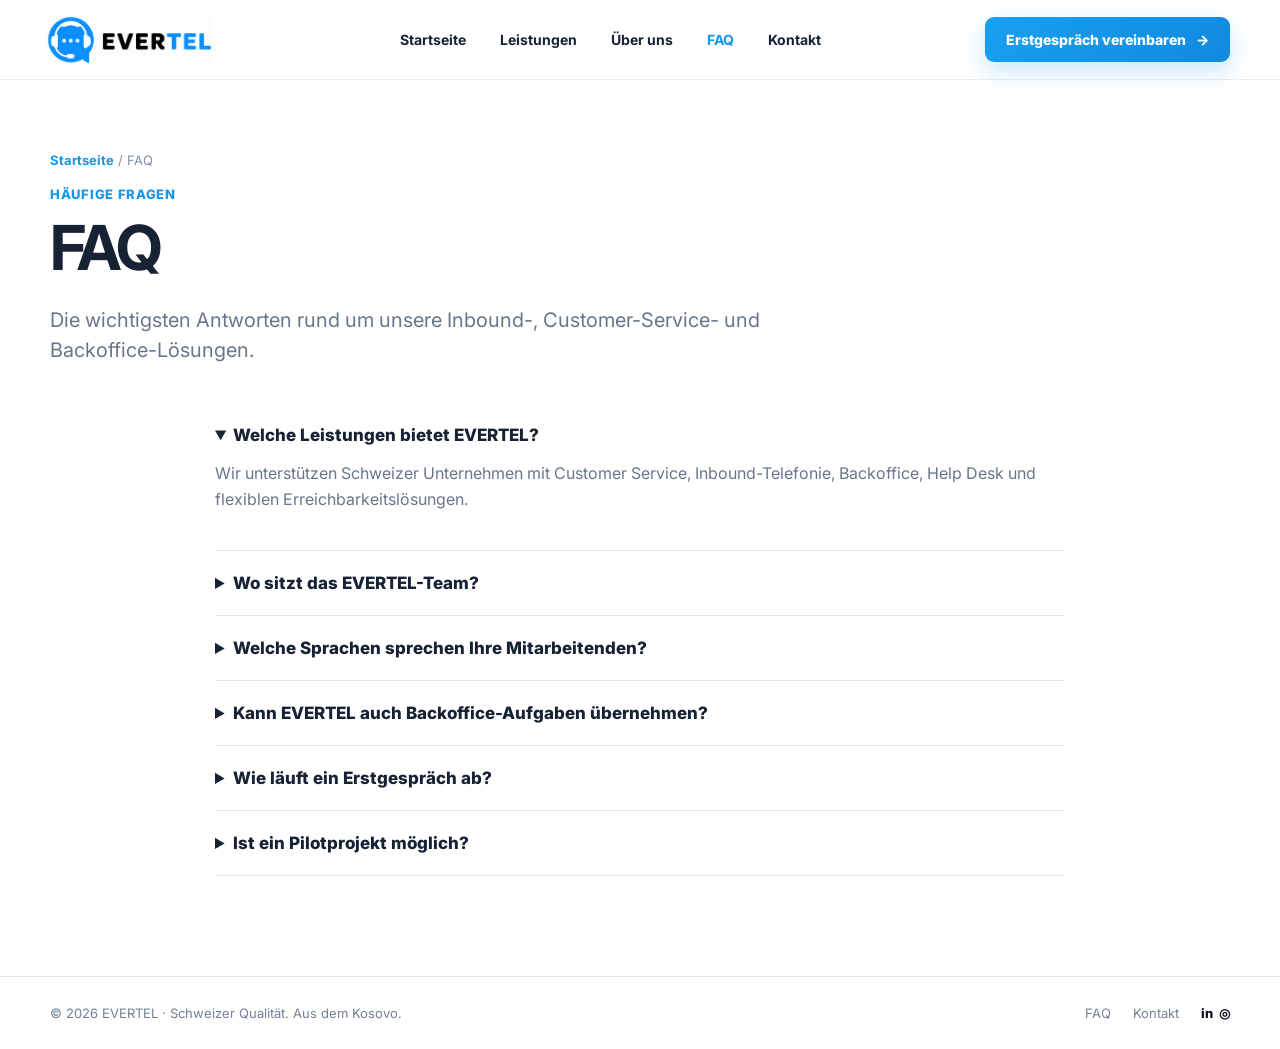
==== faq.html @ 89492373 "Add files via upload 9" ====
<!doctype html><html lang="de"><head><meta charset="utf-8"><meta name="viewport" content="width=device-width,initial-scale=1"><title>FAQ | EVERTEL</title><link rel="stylesheet" href="style.css"></head><body><header><div class="container nav"><a href="index.html" class="logo" aria-label="EVERTEL Startseite"><img class="logo-image" src="assets/evertel-logo.png" alt="EVERTEL"></a><nav class="menu"><a class="" href="index.html">Startseite</a><a class="" href="leistungen.html">Leistungen</a><a class="" href="ueber-uns.html">Über uns</a><a class="active" href="faq.html">FAQ</a><a class="" href="kontakt.html">Kontakt</a></nav><a class="btn" href="kontakt.html">Erstgespräch vereinbaren <span>→</span></a></div></header><main class="page-wrap"><div class="container inner"><div class="breadcrumb"><a href="index.html">Startseite</a> / FAQ</div><div class="eyebrow">Häufige Fragen</div><h1>FAQ</h1><p class="lead">Die wichtigsten Antworten rund um unsere Inbound-, Customer-Service- und Backoffice-Lösungen.</p><div class="faq">
<details open><summary>Welche Leistungen bietet EVERTEL?</summary><p>Wir unterstützen Schweizer Unternehmen mit Customer Service, Inbound-Telefonie, Backoffice, Help Desk und flexiblen Erreichbarkeitslösungen.</p></details><details><summary>Wo sitzt das EVERTEL-Team?</summary><p>Unser operatives Team arbeitet aus Kosovo und ist auf die Anforderungen Schweizer Unternehmen ausgerichtet.</p></details><details><summary>Welche Sprachen sprechen Ihre Mitarbeitenden?</summary><p>Je nach Team und Projekt stehen Schweizerdeutsch, Französisch, Italienisch und Englisch zur Verfügung.</p></details><details><summary>Kann EVERTEL auch Backoffice-Aufgaben übernehmen?</summary><p>Ja. Dazu gehören unter anderem Datenpflege, administrative Aufgaben und die Unterstützung definierter interner Prozesse.</p></details><details><summary>Wie läuft ein Erstgespräch ab?</summary><p>Wir besprechen Bedarf, Servicezeiten, Prozesse, Sprachen und Volumen und definieren danach gemeinsam eine passende Lösung.</p></details><details><summary>Ist ein Pilotprojekt möglich?</summary><p>Ja. Ein klar definierter Pilot kann Prozesse, Qualität und Zusammenarbeit vor einem grösseren Rollout testen.</p></details></div></div></main><footer><div class="container foot"><div>© 2026 EVERTEL · Schweizer Qualität. Aus dem Kosovo.</div><div class="foot-links"><a href="faq.html">FAQ</a><a href="kontakt.html">Kontakt</a><span class="social">in&nbsp;&nbsp;◎</span></div></div></footer></body></html>
---- style.css ----
@import url('https://fonts.googleapis.com/css2?family=Inter:wght@400;500;600;700;800;900&display=swap');
:root{--blue:#1498e8;--blue-dark:#0b73bf;--navy:#0b1320;--text:#172235;--muted:#68768b;--line:#e2e8ef;--pale:#f4f9fd;--radius:16px;--shadow:0 12px 35px rgba(20,53,82,.08)}
*{box-sizing:border-box}html{scroll-behavior:smooth}body{margin:0;font-family:Inter,Arial,sans-serif;color:var(--text);background:#fff}
a{text-decoration:none;color:inherit}.container{width:min(1180px,calc(100% - 64px));margin:auto}
header{height:80px;position:sticky;top:0;z-index:100;background:rgba(255,255,255,.95);backdrop-filter:blur(14px);border-bottom:1px solid #e9eef3}
.nav{height:100%;display:flex;align-items:center;justify-content:space-between}
.logo{display:flex;align-items:center;width:190px;height:50px;flex:0 0 auto}.logo-image{display:block;width:184px;height:auto;max-height:50px;object-fit:contain;object-position:left center}.logo-mark{display:none}
.menu{display:flex;gap:34px;align-items:center;font-size:14px;font-weight:700}.menu a{height:80px;display:flex;align-items:center;position:relative}.menu a:hover,.menu a.active{color:var(--blue)}
.btn{display:inline-flex;align-items:center;justify-content:center;gap:10px;background:linear-gradient(135deg,#18a0ee,#1189df);color:#fff;border-radius:9px;padding:14px 21px;font-weight:800;font-size:14px;box-shadow:0 9px 22px rgba(20,152,232,.23);transition:.2s}.btn:hover{transform:translateY(-1px);box-shadow:0 13px 28px rgba(20,152,232,.28)}
.hero{overflow:hidden;background:#f4f9fd}.hero-grid{position:relative}.hero-copy{position:relative;z-index:3}.hero-grid{display:grid;grid-template-columns:52% 48%;min-height:535px}.hero-copy{padding:91px 20px 72px 0}.eyebrow{color:var(--blue);font-weight:800;font-size:13px;letter-spacing:.7px;text-transform:uppercase}.hero h1{font-size:66px;line-height:.98;letter-spacing:-3.8px;margin:12px 0 25px;color:#080e18}.hero p{max-width:555px;font-size:17px;line-height:1.6;color:var(--muted);margin:0 0 31px}.hero-photo{position:relative;min-height:535px;background-image:linear-gradient(90deg,rgba(244,249,253,1) 0%,rgba(244,249,253,.94) 7%,rgba(244,249,253,.65) 17%,rgba(244,249,253,.22) 31%,rgba(244,249,253,0) 46%),url("assets/hero.jpg");background-size:100% 100%,cover;background-position:left center,right center;background-repeat:no-repeat}.hero-photo:after{content:"";position:absolute;inset:0;background:linear-gradient(90deg,rgba(238,247,253,.35),transparent 30%);pointer-events:none}.hero-note{position:absolute;right:30px;top:70px;font-family:cursive;font-size:24px;line-height:1.05;transform:rotate(-6deg);color:#111;z-index:2}.hero-badge{position:absolute;right:32px;bottom:28px;background:rgba(255,255,255,.88);backdrop-filter:blur(10px);border:1px solid rgba(255,255,255,.9);border-radius:13px;padding:14px 17px;display:flex;align-items:center;gap:12px;font-size:13px;font-weight:800;box-shadow:var(--shadow);z-index:2}.flag{width:39px;height:29px;border-radius:5px;display:grid;place-items:center;font-size:21px;background:#eee}.section{padding:68px 0}.section-head{display:flex;justify-content:space-between;gap:60px;align-items:end;margin-bottom:28px}.section h2{font-size:39px;letter-spacing:-1.8px;margin:7px 0 0;color:#0a111c}.section-head p{max-width:455px;margin:0;color:var(--muted);line-height:1.55;font-size:15px}.features{display:grid;grid-template-columns:repeat(3,1fr);gap:15px}.feature{border:1px solid var(--line);border-radius:14px;padding:29px;min-height:183px;transition:.2s;background:#fff}.feature:hover{transform:translateY(-3px);box-shadow:var(--shadow)}.ico{width:56px;height:56px;border-radius:50%;background:#eaf6fd;color:var(--blue);display:grid;place-items:center;font-size:26px;margin-bottom:20px}.feature h3{margin:0 0 8px;font-size:17px}.feature p{margin:0;color:var(--muted);line-height:1.45;font-size:14px}
.location{background:#f4faff}.location-grid{display:grid;grid-template-columns:48% 52%;min-height:390px}.location-copy{padding:63px 25px 55px 0}.location h2{font-size:40px;letter-spacing:-1.8px;margin:8px 0 12px}.location p{max-width:500px;color:var(--muted);line-height:1.55}.stats{display:flex;margin-top:32px}.stat{padding:0 35px 0 0;margin-right:35px;border-right:1px solid #d8e2ea}.stat:last-child{border:0}.stat b{display:block;color:#0c5c9e;font-size:30px;letter-spacing:-1px}.stat span{display:block;color:var(--muted);font-size:13px;line-height:1.4;margin-top:4px}.location-photo{background-image:linear-gradient(90deg,#f4faff 0%,transparent 27%),url("[data-uri]");background-size:cover;background-position:center}
.quote{position:absolute}.location-photo{position:relative}.quote{right:32px;bottom:28px;background:#fff;border-radius:13px;padding:18px 21px;max-width:330px;box-shadow:var(--shadow);font-size:13px;line-height:1.45;color:#667489}.stars{color:#e7a600;letter-spacing:2px;float:right;margin-top:8px}
.cta-section{text-align:center;padding:54px 0 65px}.cta-section .eyebrow{letter-spacing:3.5px;font-size:11px}.cta-section h2{font-size:30px;margin:9px 0 19px;letter-spacing:-1px}.cta-section small{display:block;color:var(--muted);margin-top:13px}
footer{border-top:1px solid var(--line);padding:28px 0;color:#738095;font-size:13px}.foot{display:flex;justify-content:space-between;align-items:center}.foot-links{display:flex;gap:22px}.social{font-weight:800;color:#0b1320}
.page{display:none}.page.active{display:block}
.inner{padding:72px 0 80px}.inner .eyebrow{margin-bottom:8px}.inner h1{font-size:62px;letter-spacing:-3px;margin:0 0 15px}.lead{font-size:20px;line-height:1.5;color:var(--muted);max-width:720px}
.service-grid{display:grid;grid-template-columns:1fr 1fr;gap:20px;margin-top:42px}.service-card{border:1px solid var(--line);border-radius:15px;padding:35px;min-height:275px}.service-card h2{font-size:28px;margin:0 0 10px}.service-card p{font-size:17px;line-height:1.55;color:var(--muted)}
.team{display:grid;grid-template-columns:repeat(3,1fr);gap:18px;margin-top:38px}.person{border:1px solid var(--line);border-radius:15px;padding:18px;box-shadow:0 5px 22px rgba(18,49,78,.045)}.avatar{height:185px;background:#edf3f8;border-radius:10px;display:grid;place-items:center}.sil{width:110px;height:110px;position:relative}.sil:before{content:"";position:absolute;width:58px;height:58px;border-radius:50%;background:#aebbc8;left:26px;top:0}.sil:after{content:"";position:absolute;width:110px;height:65px;border-radius:70px 70px 0 0;background:#aebbc8;left:0;bottom:0}.person h3{font-size:20px;margin:17px 0 2px}.role{color:var(--blue);font-weight:700;font-size:14px}.person p{color:var(--muted);font-size:13px;line-height:1.6}.pills{display:flex;gap:7px;flex-wrap:wrap;border-top:1px solid var(--line);padding-top:13px}.pill{background:#eef5fb;border-radius:20px;padding:5px 9px;font-size:11px;color:#647287}
.story{display:grid;grid-template-columns:1fr 1fr;gap:80px;margin-top:65px}.story h2{font-size:45px;line-height:1.02;letter-spacing:-2px;margin:6px 0 25px}.story p{color:var(--muted);line-height:1.65;font-size:15px}.value{display:grid;grid-template-columns:58px 1fr;gap:19px;padding:16px 0;border-bottom:1px solid var(--line)}.value:last-child{border:0}.value .ico{margin:0}.value h3{margin:5px 0 5px}.value p{margin:0;font-size:13px}.about-strip{margin-top:70px;background:#f3f9fd;padding:35px 0}.about-stats{display:grid;grid-template-columns:repeat(4,1fr);text-align:center}.about-stats>div{border-right:1px solid #dce5ed}.about-stats>div:last-child{border:0}.about-stats b{font-size:29px;color:#0b3157}.about-stats span{display:block;color:#6e7b8e;font-size:13px;margin-top:4px}
.faq{max-width:850px;margin:38px auto 20px}.faq details{border-bottom:1px solid var(--line);padding:22px 0}.faq summary{cursor:pointer;font-weight:800;font-size:17px}.faq p{color:var(--muted);line-height:1.6}
.form{max-width:800px;margin:40px auto;display:grid;gap:15px}.form input,.form select,.form textarea{font:inherit;border:1px solid #d8e1e9;border-radius:10px;padding:15px;outline:none}.form textarea{min-height:160px;resize:vertical}.form input:focus,.form select:focus,.form textarea:focus{border-color:var(--blue);box-shadow:0 0 0 3px #1498e81a}
@media(max-width:850px){.container{width:calc(100% - 36px)}header{height:70px}.menu{display:none}.hero-grid,.location-grid,.story{grid-template-columns:1fr}.hero-copy{padding:55px 0 45px}.hero h1{font-size:48px;letter-spacing:-2.5px}.hero-photo{min-height:350px}.hero-note{right:15px;top:28px;font-size:19px}.hero-badge{right:15px;bottom:15px}.features,.service-grid,.team{grid-template-columns:1fr}.section{padding:52px 0}.section-head{display:block}.section-head p{margin-top:15px}.location-copy{padding:50px 0 35px}.location-photo{min-height:330px}.stats{gap:12px}.stat{padding-right:14px;margin-right:14px}.stat b{font-size:25px}.inner{padding:52px 0 60px}.inner h1{font-size:46px}.about-stats{grid-template-columns:1fr 1fr;gap:22px}.about-stats>div:nth-child(2){border:0}.foot{display:block}.foot-links{margin-top:15px}}

.page-wrap{min-height:calc(100vh - 150px)}.breadcrumb{font-size:13px;color:#8090a4;margin:0 0 18px}.breadcrumb a{color:#1498e8;font-weight:700}
/* EVERTEL visual refinements */
.logo{margin-left:-4px}
.features .feature{background:rgba(255,255,255,.96)}
.ico{width:58px;height:58px;border-radius:50%;background:#eaf5fd;color:#1598e8;display:grid;place-items:center;margin:0 0 20px;font-size:0}
.ico svg{width:30px;height:30px;stroke:currentColor;fill:none;stroke-width:2.2;stroke-linecap:round;stroke-linejoin:round}
.hero-photo:after{content:"";position:absolute;inset:0;pointer-events:none;background:linear-gradient(90deg,rgba(244,249,253,.88) 0%,rgba(244,249,253,.55) 8%,rgba(244,249,253,.16) 20%,transparent 35%)}
.hero-photo .hero-note,.hero-photo .hero-badge{z-index:3}
.hero-badge{padding:15px 18px;font-size:14px}
.hero-badge .flag{font-size:31px}
@media(min-width:851px){.hero-grid{grid-template-columns:52% 48%}.hero-copy{padding-left:0}.hero-photo{margin-right:calc((100vw - 1180px)/-2);padding-right:calc((100vw - 1180px)/2);background-size:100% 100%,cover}}
@media(max-width:850px){.logo{width:165px;height:44px}.logo-image{width:160px;max-height:44px}.hero-photo{background-size:100% 100%,cover}.hero-photo:after{background:linear-gradient(90deg,rgba(244,249,253,.55),transparent 42%)}}
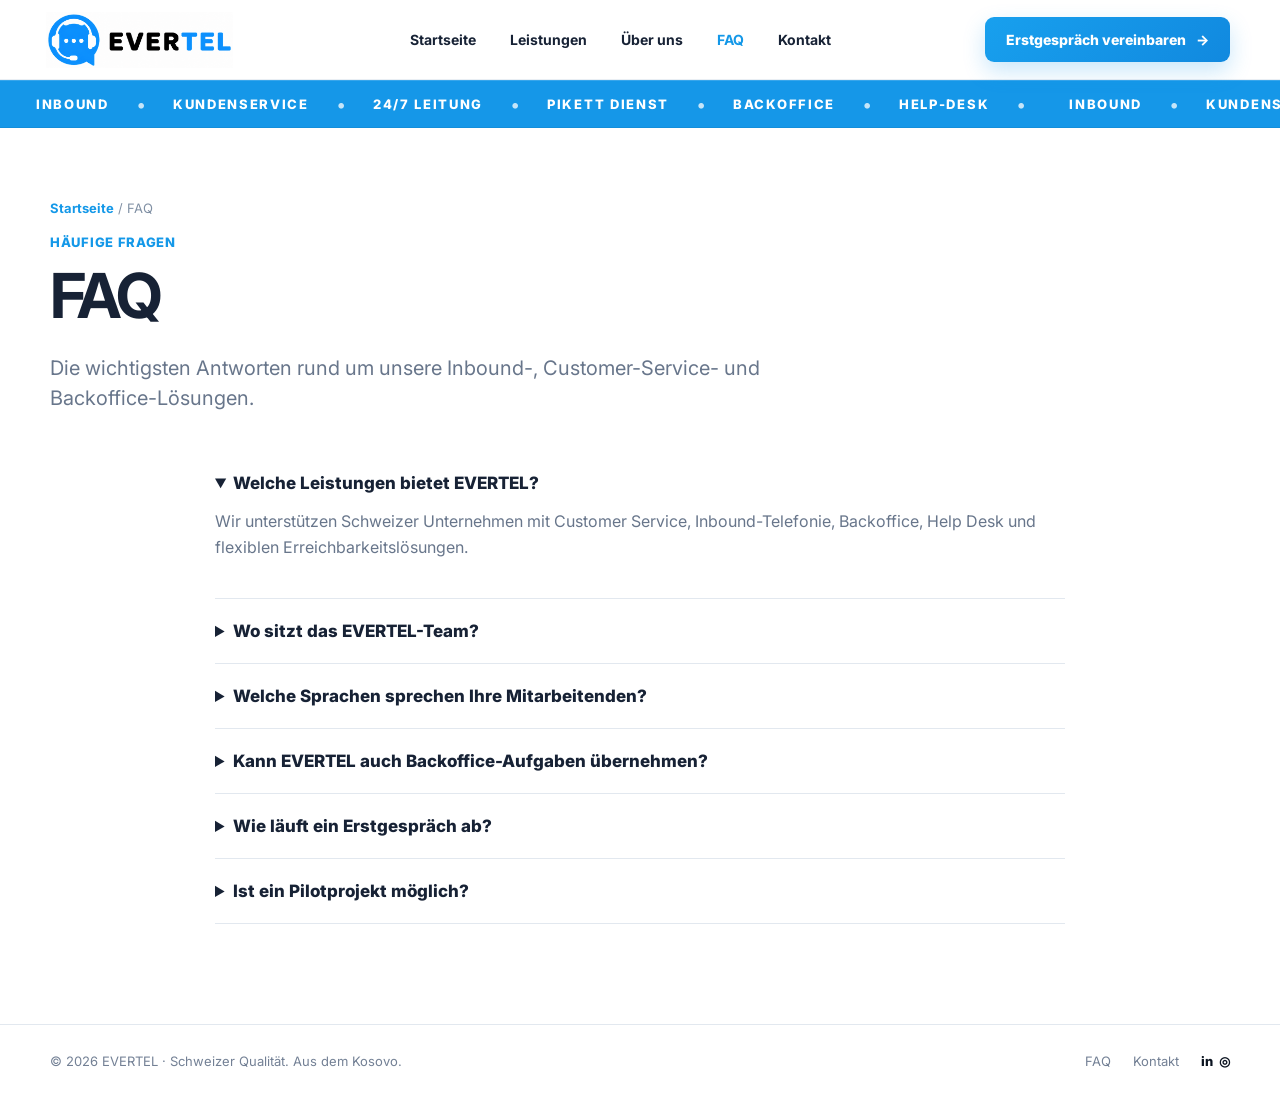
==== commit ed9184de: "Add files via upload 15" ====
--- a/faq.html
+++ b/faq.html
@@ -1,2 +1,2 @@
-<!doctype html><html lang="de"><head><meta charset="utf-8"><meta name="viewport" content="width=device-width,initial-scale=1"><title>FAQ | EVERTEL</title><link rel="stylesheet" href="style.css"></head><body><header><div class="container nav"><a href="index.html" class="logo" aria-label="EVERTEL Startseite"><img class="logo-image" src="assets/evertel-logo.png" alt="EVERTEL"></a><nav class="menu"><a class="" href="index.html">Startseite</a><a class="" href="leistungen.html">Leistungen</a><a class="" href="ueber-uns.html">Über uns</a><a class="active" href="faq.html">FAQ</a><a class="" href="kontakt.html">Kontakt</a></nav><a class="btn" href="kontakt.html">Erstgespräch vereinbaren <span>→</span></a></div></header><main class="page-wrap"><div class="container inner"><div class="breadcrumb"><a href="index.html">Startseite</a> / FAQ</div><div class="eyebrow">Häufige Fragen</div><h1>FAQ</h1><p class="lead">Die wichtigsten Antworten rund um unsere Inbound-, Customer-Service- und Backoffice-Lösungen.</p><div class="faq">
+<!doctype html><html lang="de"><head><meta charset="utf-8"><meta name="viewport" content="width=device-width,initial-scale=1"><title>FAQ | EVERTEL</title><link rel="stylesheet" href="style.css"></head><body><header><div class="container nav"><a href="index.html" class="logo" aria-label="EVERTEL Startseite"><img class="logo-image" src="assets/evertel-logo.png" alt="EVERTEL"></a><nav class="menu"><a class="" href="index.html">Startseite</a><a class="" href="leistungen.html">Leistungen</a><a class="" href="ueber-uns.html">Über uns</a><a class="active" href="faq.html">FAQ</a><a class="" href="kontakt.html">Kontakt</a></nav><a class="btn" href="kontakt.html">Erstgespräch vereinbaren <span>→</span></a></div></header><div class="service-ticker" aria-label="EVERTEL Leistungen"><div class="service-ticker-track"><div class="service-ticker-group"><span>INBOUND</span><b>•</b><span>KUNDENSERVICE</span><b>•</b><span>24/7 LEITUNG</span><b>•</b><span>PIKETT DIENST</span><b>•</b><span>BACKOFFICE</span><b>•</b><span>HELP-DESK</span><b>•</b></div><div class="service-ticker-group" aria-hidden="true"><span>INBOUND</span><b>•</b><span>KUNDENSERVICE</span><b>•</b><span>24/7 LEITUNG</span><b>•</b><span>PIKETT DIENST</span><b>•</b><span>BACKOFFICE</span><b>•</b><span>HELP-DESK</span><b>•</b></div></div></div><main class="page-wrap"><div class="container inner"><div class="breadcrumb"><a href="index.html">Startseite</a> / FAQ</div><div class="eyebrow">Häufige Fragen</div><h1>FAQ</h1><p class="lead">Die wichtigsten Antworten rund um unsere Inbound-, Customer-Service- und Backoffice-Lösungen.</p><div class="faq">
 <details open><summary>Welche Leistungen bietet EVERTEL?</summary><p>Wir unterstützen Schweizer Unternehmen mit Customer Service, Inbound-Telefonie, Backoffice, Help Desk und flexiblen Erreichbarkeitslösungen.</p></details><details><summary>Wo sitzt das EVERTEL-Team?</summary><p>Unser operatives Team arbeitet aus Kosovo und ist auf die Anforderungen Schweizer Unternehmen ausgerichtet.</p></details><details><summary>Welche Sprachen sprechen Ihre Mitarbeitenden?</summary><p>Je nach Team und Projekt stehen Schweizerdeutsch, Französisch, Italienisch und Englisch zur Verfügung.</p></details><details><summary>Kann EVERTEL auch Backoffice-Aufgaben übernehmen?</summary><p>Ja. Dazu gehören unter anderem Datenpflege, administrative Aufgaben und die Unterstützung definierter interner Prozesse.</p></details><details><summary>Wie läuft ein Erstgespräch ab?</summary><p>Wir besprechen Bedarf, Servicezeiten, Prozesse, Sprachen und Volumen und definieren danach gemeinsam eine passende Lösung.</p></details><details><summary>Ist ein Pilotprojekt möglich?</summary><p>Ja. Ein klar definierter Pilot kann Prozesse, Qualität und Zusammenarbeit vor einem grösseren Rollout testen.</p></details></div></div></main><footer><div class="container foot"><div>© 2026 EVERTEL · Schweizer Qualität. Aus dem Kosovo.</div><div class="foot-links"><a href="faq.html">FAQ</a><a href="kontakt.html">Kontakt</a><span class="social">in&nbsp;&nbsp;◎</span></div></div></footer></body></html>
--- a/style.css
+++ b/style.css
@@ -8,7 +8,7 @@
 .logo{display:flex;align-items:center;width:190px;height:50px;flex:0 0 auto}.logo-image{display:block;width:184px;height:auto;max-height:50px;object-fit:contain;object-position:left center}.logo-mark{display:none}
 .menu{display:flex;gap:34px;align-items:center;font-size:14px;font-weight:700}.menu a{height:80px;display:flex;align-items:center;position:relative}.menu a:hover,.menu a.active{color:var(--blue)}
 .btn{display:inline-flex;align-items:center;justify-content:center;gap:10px;background:linear-gradient(135deg,#18a0ee,#1189df);color:#fff;border-radius:9px;padding:14px 21px;font-weight:800;font-size:14px;box-shadow:0 9px 22px rgba(20,152,232,.23);transition:.2s}.btn:hover{transform:translateY(-1px);box-shadow:0 13px 28px rgba(20,152,232,.28)}
-.hero{overflow:hidden;background:#f4f9fd}.hero-grid{position:relative}.hero-copy{position:relative;z-index:3}.hero-grid{display:grid;grid-template-columns:52% 48%;min-height:535px}.hero-copy{padding:91px 20px 72px 0}.eyebrow{color:var(--blue);font-weight:800;font-size:13px;letter-spacing:.7px;text-transform:uppercase}.hero h1{font-size:66px;line-height:.98;letter-spacing:-3.8px;margin:12px 0 25px;color:#080e18}.hero p{max-width:555px;font-size:17px;line-height:1.6;color:var(--muted);margin:0 0 31px}.hero-photo{position:relative;min-height:535px;background-image:linear-gradient(90deg,rgba(244,249,253,1) 0%,rgba(244,249,253,.94) 7%,rgba(244,249,253,.65) 17%,rgba(244,249,253,.22) 31%,rgba(244,249,253,0) 46%),url("assets/hero.jpg");background-size:100% 100%,cover;background-position:left center,right center;background-repeat:no-repeat}.hero-photo:after{content:"";position:absolute;inset:0;background:linear-gradient(90deg,rgba(238,247,253,.35),transparent 30%);pointer-events:none}.hero-note{position:absolute;right:30px;top:70px;font-family:cursive;font-size:24px;line-height:1.05;transform:rotate(-6deg);color:#111;z-index:2}.hero-badge{position:absolute;right:32px;bottom:28px;background:rgba(255,255,255,.88);backdrop-filter:blur(10px);border:1px solid rgba(255,255,255,.9);border-radius:13px;padding:14px 17px;display:flex;align-items:center;gap:12px;font-size:13px;font-weight:800;box-shadow:var(--shadow);z-index:2}.flag{width:39px;height:29px;border-radius:5px;display:grid;place-items:center;font-size:21px;background:#eee}.section{padding:68px 0}.section-head{display:flex;justify-content:space-between;gap:60px;align-items:end;margin-bottom:28px}.section h2{font-size:39px;letter-spacing:-1.8px;margin:7px 0 0;color:#0a111c}.section-head p{max-width:455px;margin:0;color:var(--muted);line-height:1.55;font-size:15px}.features{display:grid;grid-template-columns:repeat(3,1fr);gap:15px}.feature{border:1px solid var(--line);border-radius:14px;padding:29px;min-height:183px;transition:.2s;background:#fff}.feature:hover{transform:translateY(-3px);box-shadow:var(--shadow)}.ico{width:56px;height:56px;border-radius:50%;background:#eaf6fd;color:var(--blue);display:grid;place-items:center;font-size:26px;margin-bottom:20px}.feature h3{margin:0 0 8px;font-size:17px}.feature p{margin:0;color:var(--muted);line-height:1.45;font-size:14px}
+.hero{overflow:hidden;background:#f4f9fd}.hero-grid{position:relative}.hero-copy{position:relative;z-index:3}.hero-grid{display:grid;grid-template-columns:52% 48%;min-height:535px}.hero-copy{padding:91px 20px 72px 0}.eyebrow{color:var(--blue);font-weight:800;font-size:13px;letter-spacing:.7px;text-transform:uppercase}.hero h1{font-size:66px;line-height:.98;letter-spacing:-3.8px;margin:12px 0 25px;color:#080e18}.hero p{max-width:555px;font-size:17px;line-height:1.6;color:var(--muted);margin:0 0 31px}.hero-photo{position:relative;min-height:535px;background-image:linear-gradient(90deg,rgba(244,249,253,1) 0%,rgba(244,249,253,.96) 7%,rgba(244,249,253,.78) 15%,rgba(244,249,253,.42) 25%,rgba(244,249,253,.12) 35%,rgba(244,249,253,0) 46%),url("assets/hero.jpg");background-size:100% 100%,cover;background-position:left center,100% center;background-repeat:no-repeat}.hero-photo:after{content:"";position:absolute;inset:0;background:linear-gradient(90deg,rgba(238,247,253,.35),transparent 30%);pointer-events:none}.hero-note{position:absolute;right:30px;top:70px;font-family:cursive;font-size:24px;line-height:1.05;transform:rotate(-6deg);color:#111;z-index:2}.hero-badge{position:absolute;right:32px;bottom:28px;background:rgba(255,255,255,.88);backdrop-filter:blur(10px);border:1px solid rgba(255,255,255,.9);border-radius:13px;padding:14px 17px;display:flex;align-items:center;gap:12px;font-size:13px;font-weight:800;box-shadow:var(--shadow);z-index:2}.flag{width:39px;height:29px;border-radius:5px;display:grid;place-items:center;font-size:21px;background:#eee}.section{padding:68px 0}.section-head{display:flex;justify-content:space-between;gap:60px;align-items:end;margin-bottom:28px}.section h2{font-size:39px;letter-spacing:-1.8px;margin:7px 0 0;color:#0a111c}.section-head p{max-width:455px;margin:0;color:var(--muted);line-height:1.55;font-size:15px}.features{display:grid;grid-template-columns:repeat(3,1fr);gap:15px}.feature{border:1px solid var(--line);border-radius:14px;padding:29px;min-height:183px;transition:.2s;background:#fff}.feature:hover{transform:translateY(-3px);box-shadow:var(--shadow)}.ico{width:56px;height:56px;border-radius:50%;background:#eaf6fd;color:var(--blue);display:grid;place-items:center;font-size:26px;margin-bottom:20px}.feature h3{margin:0 0 8px;font-size:17px}.feature p{margin:0;color:var(--muted);line-height:1.45;font-size:14px}
 .location{background:#f4faff}.location-grid{display:grid;grid-template-columns:48% 52%;min-height:390px}.location-copy{padding:63px 25px 55px 0}.location h2{font-size:40px;letter-spacing:-1.8px;margin:8px 0 12px}.location p{max-width:500px;color:var(--muted);line-height:1.55}.stats{display:flex;margin-top:32px}.stat{padding:0 35px 0 0;margin-right:35px;border-right:1px solid #d8e2ea}.stat:last-child{border:0}.stat b{display:block;color:#0c5c9e;font-size:30px;letter-spacing:-1px}.stat span{display:block;color:var(--muted);font-size:13px;line-height:1.4;margin-top:4px}.location-photo{background-image:linear-gradient(90deg,#f4faff 0%,transparent 27%),url("[data-uri]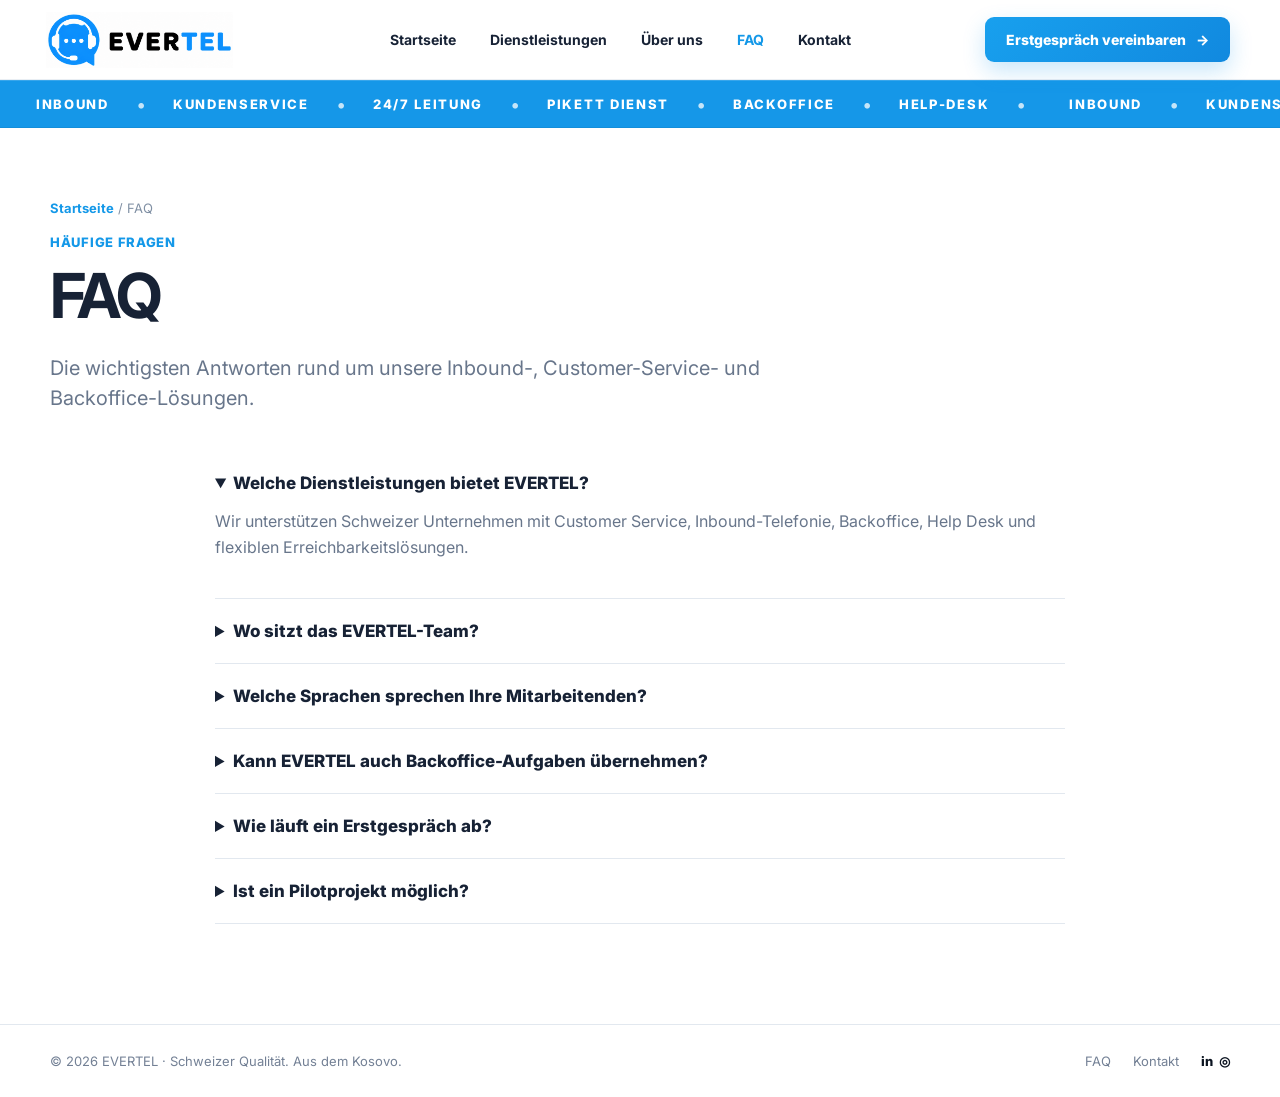
==== commit e3b87e45: "Add files via upload 20" ====
--- a/faq.html
+++ b/faq.html
@@ -1,2 +1,2 @@
-<!doctype html><html lang="de"><head><meta charset="utf-8"><meta name="viewport" content="width=device-width,initial-scale=1"><title>FAQ | EVERTEL</title><link rel="stylesheet" href="style.css"></head><body><header><div class="container nav"><a href="index.html" class="logo" aria-label="EVERTEL Startseite"><img class="logo-image" src="assets/evertel-logo.png" alt="EVERTEL"></a><nav class="menu"><a class="" href="index.html">Startseite</a><a class="" href="leistungen.html">Leistungen</a><a class="" href="ueber-uns.html">Über uns</a><a class="active" href="faq.html">FAQ</a><a class="" href="kontakt.html">Kontakt</a></nav><a class="btn" href="kontakt.html">Erstgespräch vereinbaren <span>→</span></a></div></header><div class="service-ticker" aria-label="EVERTEL Leistungen"><div class="service-ticker-track"><div class="service-ticker-group"><span>INBOUND</span><b>•</b><span>KUNDENSERVICE</span><b>•</b><span>24/7 LEITUNG</span><b>•</b><span>PIKETT DIENST</span><b>•</b><span>BACKOFFICE</span><b>•</b><span>HELP-DESK</span><b>•</b></div><div class="service-ticker-group" aria-hidden="true"><span>INBOUND</span><b>•</b><span>KUNDENSERVICE</span><b>•</b><span>24/7 LEITUNG</span><b>•</b><span>PIKETT DIENST</span><b>•</b><span>BACKOFFICE</span><b>•</b><span>HELP-DESK</span><b>•</b></div></div></div><main class="page-wrap"><div class="container inner"><div class="breadcrumb"><a href="index.html">Startseite</a> / FAQ</div><div class="eyebrow">Häufige Fragen</div><h1>FAQ</h1><p class="lead">Die wichtigsten Antworten rund um unsere Inbound-, Customer-Service- und Backoffice-Lösungen.</p><div class="faq">
-<details open><summary>Welche Leistungen bietet EVERTEL?</summary><p>Wir unterstützen Schweizer Unternehmen mit Customer Service, Inbound-Telefonie, Backoffice, Help Desk und flexiblen Erreichbarkeitslösungen.</p></details><details><summary>Wo sitzt das EVERTEL-Team?</summary><p>Unser operatives Team arbeitet aus Kosovo und ist auf die Anforderungen Schweizer Unternehmen ausgerichtet.</p></details><details><summary>Welche Sprachen sprechen Ihre Mitarbeitenden?</summary><p>Je nach Team und Projekt stehen Schweizerdeutsch, Französisch, Italienisch und Englisch zur Verfügung.</p></details><details><summary>Kann EVERTEL auch Backoffice-Aufgaben übernehmen?</summary><p>Ja. Dazu gehören unter anderem Datenpflege, administrative Aufgaben und die Unterstützung definierter interner Prozesse.</p></details><details><summary>Wie läuft ein Erstgespräch ab?</summary><p>Wir besprechen Bedarf, Servicezeiten, Prozesse, Sprachen und Volumen und definieren danach gemeinsam eine passende Lösung.</p></details><details><summary>Ist ein Pilotprojekt möglich?</summary><p>Ja. Ein klar definierter Pilot kann Prozesse, Qualität und Zusammenarbeit vor einem grösseren Rollout testen.</p></details></div></div></main><footer><div class="container foot"><div>© 2026 EVERTEL · Schweizer Qualität. Aus dem Kosovo.</div><div class="foot-links"><a href="faq.html">FAQ</a><a href="kontakt.html">Kontakt</a><span class="social">in&nbsp;&nbsp;◎</span></div></div></footer></body></html>+<!doctype html><html lang="de"><head><meta charset="utf-8"><meta name="viewport" content="width=device-width,initial-scale=1"><title>FAQ | EVERTEL</title><link rel="stylesheet" href="style.css"></head><body><header><div class="container nav"><a href="index.html" class="logo" aria-label="EVERTEL Startseite"><img class="logo-image" src="assets/evertel-logo.png" alt="EVERTEL"></a><nav class="menu"><a class="" href="index.html">Startseite</a><a class="" href="leistungen.html">Dienstleistungen</a><a class="" href="ueber-uns.html">Über uns</a><a class="active" href="faq.html">FAQ</a><a class="" href="kontakt.html">Kontakt</a></nav><a class="btn" href="kontakt.html">Erstgespräch vereinbaren <span>→</span></a></div></header><div class="service-ticker" aria-label="EVERTEL Dienstleistungen"><div class="service-ticker-track"><div class="service-ticker-group"><span>INBOUND</span><b>•</b><span>KUNDENSERVICE</span><b>•</b><span>24/7 LEITUNG</span><b>•</b><span>PIKETT DIENST</span><b>•</b><span>BACKOFFICE</span><b>•</b><span>HELP-DESK</span><b>•</b></div><div class="service-ticker-group" aria-hidden="true"><span>INBOUND</span><b>•</b><span>KUNDENSERVICE</span><b>•</b><span>24/7 LEITUNG</span><b>•</b><span>PIKETT DIENST</span><b>•</b><span>BACKOFFICE</span><b>•</b><span>HELP-DESK</span><b>•</b></div></div></div><main class="page-wrap"><div class="container inner"><div class="breadcrumb"><a href="index.html">Startseite</a> / FAQ</div><div class="eyebrow">Häufige Fragen</div><h1>FAQ</h1><p class="lead">Die wichtigsten Antworten rund um unsere Inbound-, Customer-Service- und Backoffice-Lösungen.</p><div class="faq">
+<details open><summary>Welche Dienstleistungen bietet EVERTEL?</summary><p>Wir unterstützen Schweizer Unternehmen mit Customer Service, Inbound-Telefonie, Backoffice, Help Desk und flexiblen Erreichbarkeitslösungen.</p></details><details><summary>Wo sitzt das EVERTEL-Team?</summary><p>Unser operatives Team arbeitet aus Kosovo und ist auf die Anforderungen Schweizer Unternehmen ausgerichtet.</p></details><details><summary>Welche Sprachen sprechen Ihre Mitarbeitenden?</summary><p>Je nach Team und Projekt stehen Schweizerdeutsch, Französisch, Italienisch und Englisch zur Verfügung.</p></details><details><summary>Kann EVERTEL auch Backoffice-Aufgaben übernehmen?</summary><p>Ja. Dazu gehören unter anderem Datenpflege, administrative Aufgaben und die Unterstützung definierter interner Prozesse.</p></details><details><summary>Wie läuft ein Erstgespräch ab?</summary><p>Wir besprechen Bedarf, Servicezeiten, Prozesse, Sprachen und Volumen und definieren danach gemeinsam eine passende Lösung.</p></details><details><summary>Ist ein Pilotprojekt möglich?</summary><p>Ja. Ein klar definierter Pilot kann Prozesse, Qualität und Zusammenarbeit vor einem grösseren Rollout testen.</p></details></div></div></main><footer><div class="container foot"><div>© 2026 EVERTEL · Schweizer Qualität. Aus dem Kosovo.</div><div class="foot-links"><a href="faq.html">FAQ</a><a href="kontakt.html">Kontakt</a><span class="social">in&nbsp;&nbsp;◎</span></div></div></footer></body></html>
--- a/style.css
+++ b/style.css
@@ -32,15 +32,15 @@
 .hero-photo .hero-note,.hero-photo .hero-badge{z-index:3}
 .hero-badge{padding:15px 18px;font-size:14px}
 .hero-badge .flag{font-size:31px}
-@media(min-width:851px){.hero-grid{grid-template-columns:52% 48%}.hero-copy{padding-left:0}.hero-photo{margin-right:calc((100vw - 1180px)/-2);padding-right:calc((100vw - 1180px)/2);background-size:100% 100%,cover;background-position:left center,center center}}
+@media(min-width:851px){.hero-grid{grid-template-columns:52% 48%}.hero-copy{padding-left:0}.hero-photo{margin-right:calc((100vw - 1180px)/-2);padding-right:calc((100vw - 1180px)/2);background-size:100% 100%,cover;background-position:left center,center center}.location-photo{margin-right:calc((100vw - 1180px)/-2);background-position:center center;background-size:cover}}
 @media(max-width:850px){.logo{width:165px;height:44px}.logo-image{width:160px;max-height:44px}.hero-photo{background-size:100% 100%,cover}.hero-photo:after{background:linear-gradient(90deg,rgba(244,249,253,.55),transparent 42%)}}
 
 
 /* EVERTEL final visual adjustments */
 .logo{width:210px;height:56px}
 .logo-image{width:204px;max-height:56px}
-.hero-photo{background-image:linear-gradient(90deg,rgba(244,249,253,1) 0%,rgba(244,249,253,.96) 6%,rgba(244,249,253,.78) 14%,rgba(244,249,253,.42) 24%,rgba(244,249,253,.12) 34%,rgba(244,249,253,0) 47%),url("assets/hero.jpg");background-size:100% 100%,cover;background-position:left center,100% center;background-repeat:no-repeat}
-.hero-photo:after{background:linear-gradient(90deg,rgba(244,249,253,.28),rgba(244,249,253,0) 42%)}
+.hero-photo{background-image:linear-gradient(90deg,rgba(244,249,253,1) 0%,rgba(244,249,253,.98) 8%,rgba(244,249,253,.88) 16%,rgba(244,249,253,.68) 25%,rgba(244,249,253,.42) 34%,rgba(244,249,253,.20) 43%,rgba(244,249,253,.07) 52%,rgba(244,249,253,0) 62%),url("assets/hero.jpg");background-size:100% 100%,cover;background-position:left center,100% center;background-repeat:no-repeat}
+.hero-photo:after{background:linear-gradient(90deg,rgba(244,249,253,.12) 0%,rgba(244,249,253,.06) 35%,rgba(244,249,253,0) 65%)}
 .hero-copy>.btn{min-width:310px;padding:17px 25px;font-size:15px}
 .hero-note,.hero-badge{display:none!important}
 @media(max-width:850px){.logo{width:175px;height:47px}.logo-image{width:170px;max-height:47px}.hero-copy>.btn{min-width:0;width:auto;padding:15px 20px;font-size:14px}.hero-photo{background-size:100% 100%,cover;background-position:left center,center center}}
@@ -55,3 +55,38 @@
 @keyframes evertelTicker{from{transform:translateX(0)}to{transform:translateX(-50%)}}
 @media (max-width:700px){.service-ticker-group{min-height:40px}.service-ticker span{font-size:11px;letter-spacing:.1em;padding:0 18px}.service-ticker b{font-size:15px}}
 @media (prefers-reduced-motion:reduce){.service-ticker-track{animation:none}}
+
+/* EVERTEL Standortbild – neues Kosovo-Foto, weich eingefadet und ohne Textoverlay */
+.location-photo{
+  background-image:linear-gradient(90deg,#f4faff 0%,rgba(244,250,255,.96) 7%,rgba(244,250,255,.78) 16%,rgba(244,250,255,.45) 26%,rgba(244,250,255,.16) 36%,rgba(244,250,255,0) 48%),url("assets/city.jpg");
+  background-size:100% 100%,cover;
+  background-position:left center,center center;
+  background-repeat:no-repeat;
+  min-height:390px;
+}
+.location-photo .quote,.location-photo .stars{display:none!important}
+
+@media(max-width:850px){
+  .location-photo{min-height:330px;background-size:100% 100%,cover;background-position:left center,center center}
+}
+
+/* Dienstleistungs-Karten: blaue Outline-Icons wie auf der Referenz */
+.service-card .ico{
+  width:64px;
+  height:64px;
+  border-radius:50%;
+  background:#edf7ff;
+  display:flex;
+  align-items:center;
+  justify-content:center;
+  margin-bottom:20px;
+}
+.service-card .ico svg{
+  width:36px;
+  height:36px;
+  fill:none;
+  stroke:#1597e8;
+  stroke-width:2.8;
+  stroke-linecap:round;
+  stroke-linejoin:round;
+}
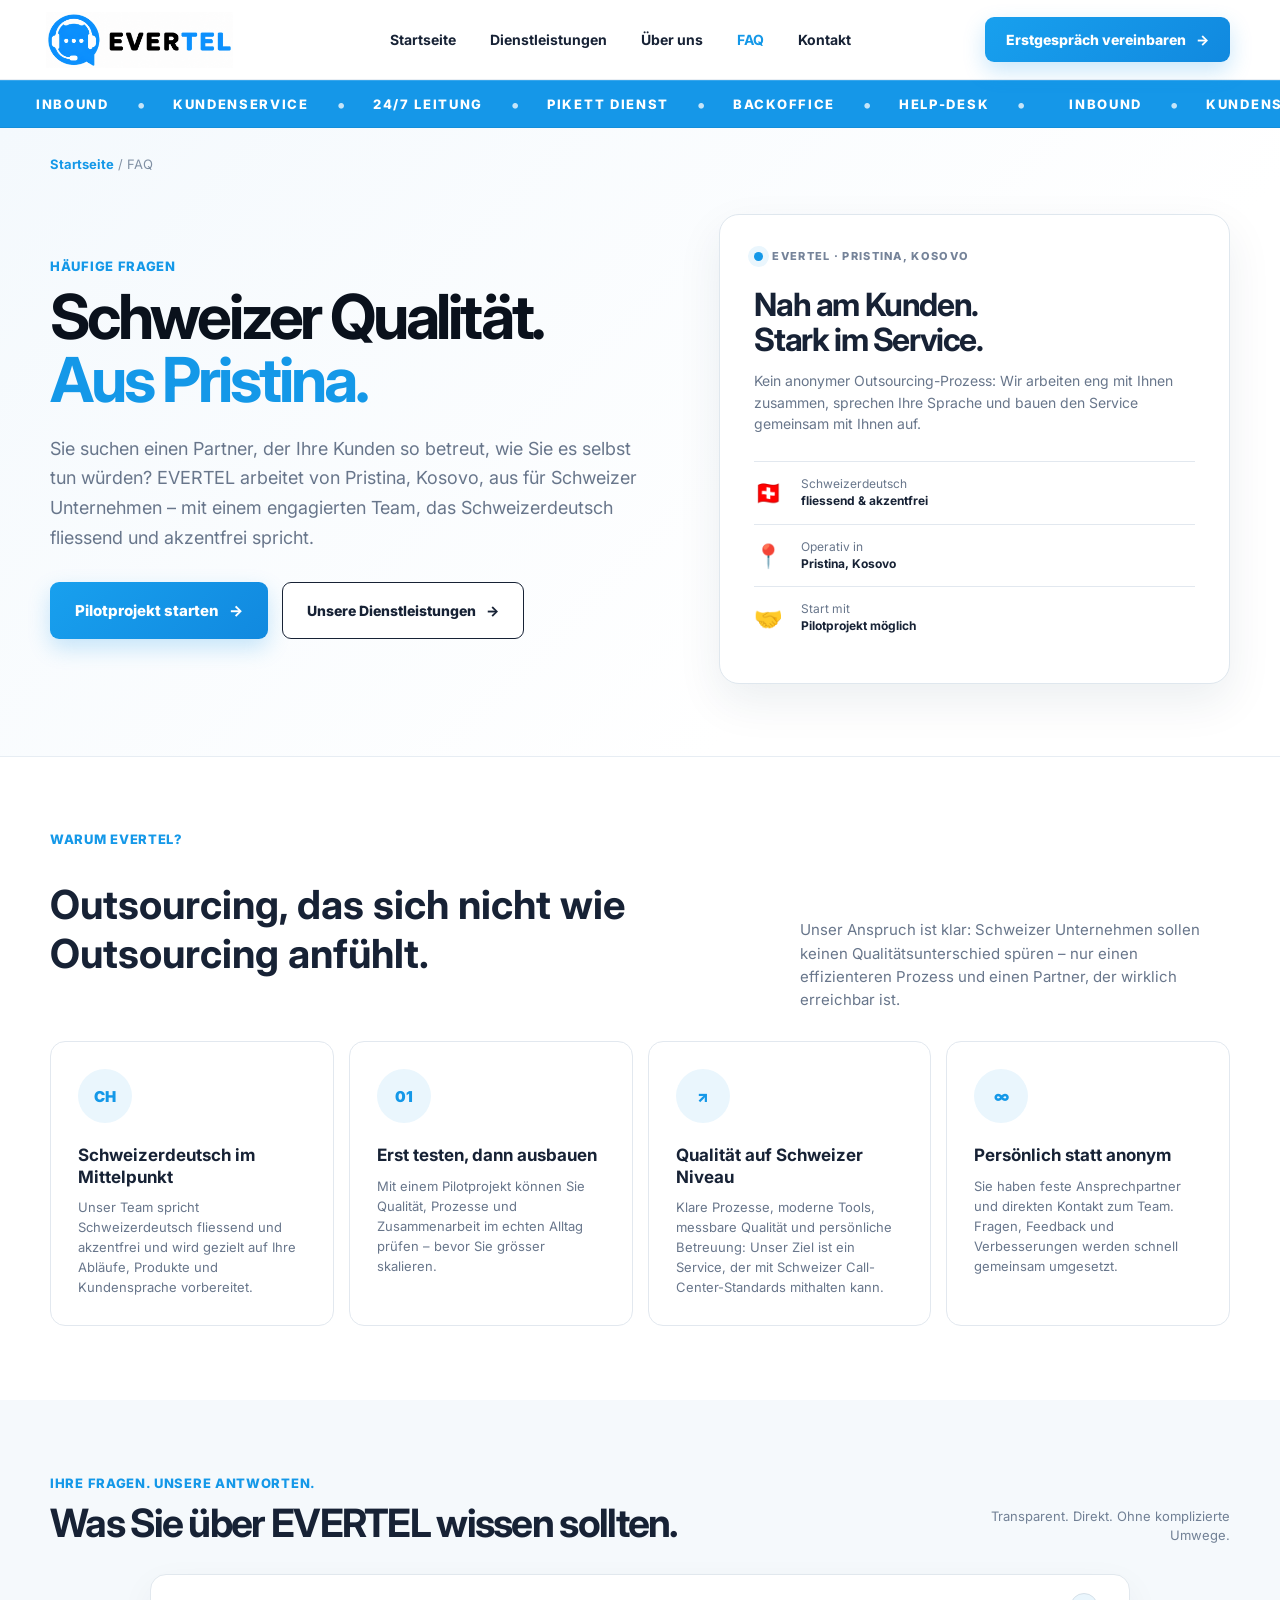
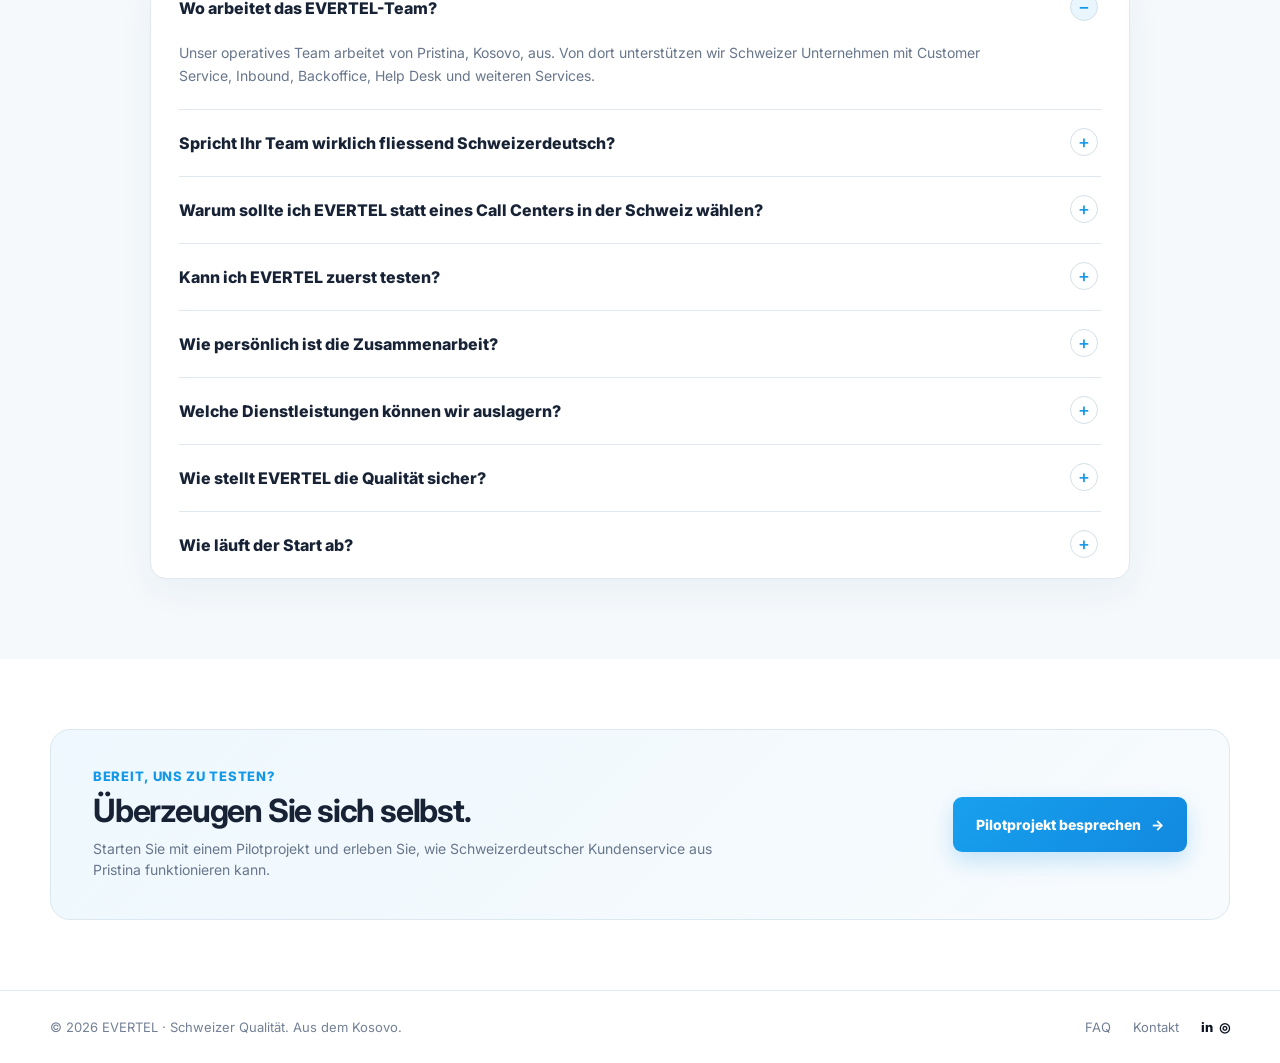
==== commit 2d5c1d5b: "Add files via upload 26" ====
--- a/faq.html
+++ b/faq.html
@@ -1,2 +1,58 @@
-<!doctype html><html lang="de"><head><meta charset="utf-8"><meta name="viewport" content="width=device-width,initial-scale=1"><title>FAQ | EVERTEL</title><link rel="stylesheet" href="style.css"></head><body><header><div class="container nav"><a href="index.html" class="logo" aria-label="EVERTEL Startseite"><img class="logo-image" src="assets/evertel-logo.png" alt="EVERTEL"></a><nav class="menu"><a class="" href="index.html">Startseite</a><a class="" href="leistungen.html">Dienstleistungen</a><a class="" href="ueber-uns.html">Über uns</a><a class="active" href="faq.html">FAQ</a><a class="" href="kontakt.html">Kontakt</a></nav><a class="btn" href="kontakt.html">Erstgespräch vereinbaren <span>→</span></a></div></header><div class="service-ticker" aria-label="EVERTEL Dienstleistungen"><div class="service-ticker-track"><div class="service-ticker-group"><span>INBOUND</span><b>•</b><span>KUNDENSERVICE</span><b>•</b><span>24/7 LEITUNG</span><b>•</b><span>PIKETT DIENST</span><b>•</b><span>BACKOFFICE</span><b>•</b><span>HELP-DESK</span><b>•</b></div><div class="service-ticker-group" aria-hidden="true"><span>INBOUND</span><b>•</b><span>KUNDENSERVICE</span><b>•</b><span>24/7 LEITUNG</span><b>•</b><span>PIKETT DIENST</span><b>•</b><span>BACKOFFICE</span><b>•</b><span>HELP-DESK</span><b>•</b></div></div></div><main class="page-wrap"><div class="container inner"><div class="breadcrumb"><a href="index.html">Startseite</a> / FAQ</div><div class="eyebrow">Häufige Fragen</div><h1>FAQ</h1><p class="lead">Die wichtigsten Antworten rund um unsere Inbound-, Customer-Service- und Backoffice-Lösungen.</p><div class="faq">
-<details open><summary>Welche Dienstleistungen bietet EVERTEL?</summary><p>Wir unterstützen Schweizer Unternehmen mit Customer Service, Inbound-Telefonie, Backoffice, Help Desk und flexiblen Erreichbarkeitslösungen.</p></details><details><summary>Wo sitzt das EVERTEL-Team?</summary><p>Unser operatives Team arbeitet aus Kosovo und ist auf die Anforderungen Schweizer Unternehmen ausgerichtet.</p></details><details><summary>Welche Sprachen sprechen Ihre Mitarbeitenden?</summary><p>Je nach Team und Projekt stehen Schweizerdeutsch, Französisch, Italienisch und Englisch zur Verfügung.</p></details><details><summary>Kann EVERTEL auch Backoffice-Aufgaben übernehmen?</summary><p>Ja. Dazu gehören unter anderem Datenpflege, administrative Aufgaben und die Unterstützung definierter interner Prozesse.</p></details><details><summary>Wie läuft ein Erstgespräch ab?</summary><p>Wir besprechen Bedarf, Servicezeiten, Prozesse, Sprachen und Volumen und definieren danach gemeinsam eine passende Lösung.</p></details><details><summary>Ist ein Pilotprojekt möglich?</summary><p>Ja. Ein klar definierter Pilot kann Prozesse, Qualität und Zusammenarbeit vor einem grösseren Rollout testen.</p></details></div></div></main><footer><div class="container foot"><div>© 2026 EVERTEL · Schweizer Qualität. Aus dem Kosovo.</div><div class="foot-links"><a href="faq.html">FAQ</a><a href="kontakt.html">Kontakt</a><span class="social">in&nbsp;&nbsp;◎</span></div></div></footer></body></html>+<!doctype html>
+<html lang="de">
+<head>
+<meta charset="utf-8">
+<meta name="viewport" content="width=device-width,initial-scale=1">
+<title>FAQ | EVERTEL</title>
+<link rel="stylesheet" href="style.css">
+</head>
+<body>
+<header><div class="container nav"><a href="index.html" class="logo" aria-label="EVERTEL Startseite"><img class="logo-image" src="assets/evertel-logo.png" alt="EVERTEL"></a><nav class="menu"><a href="index.html">Startseite</a><a href="leistungen.html">Dienstleistungen</a><a href="ueber-uns.html">Über uns</a><a class="active" href="faq.html">FAQ</a><a href="kontakt.html">Kontakt</a></nav><a class="btn" href="kontakt.html">Erstgespräch vereinbaren <span>→</span></a></div></header>
+<div class="service-ticker" aria-label="EVERTEL Dienstleistungen"><div class="service-ticker-track"><div class="service-ticker-group"><span>INBOUND</span><b>•</b><span>KUNDENSERVICE</span><b>•</b><span>24/7 LEITUNG</span><b>•</b><span>PIKETT DIENST</span><b>•</b><span>BACKOFFICE</span><b>•</b><span>HELP-DESK</span><b>•</b></div><div class="service-ticker-group" aria-hidden="true"><span>INBOUND</span><b>•</b><span>KUNDENSERVICE</span><b>•</b><span>24/7 LEITUNG</span><b>•</b><span>PIKETT DIENST</span><b>•</b><span>BACKOFFICE</span><b>•</b><span>HELP-DESK</span><b>•</b></div></div></div>
+<main class="faq-page">
+<section class="faq-hero"><div class="container">
+  <div class="breadcrumb"><a href="index.html">Startseite</a> / FAQ</div>
+  <div class="faq-hero-grid">
+    <div>
+      <div class="eyebrow">HÄUFIGE FRAGEN</div>
+      <h1>Schweizer Qualität.<br><span>Aus Pristina.</span></h1>
+      <p class="faq-hero-lead">Sie suchen einen Partner, der Ihre Kunden so betreut, wie Sie es selbst tun würden? EVERTEL arbeitet von Pristina, Kosovo, aus für Schweizer Unternehmen – mit einem engagierten Team, das Schweizerdeutsch fliessend und akzentfrei spricht.</p>
+      <div class="faq-actions"><a class="btn faq-primary" href="kontakt.html">Pilotprojekt starten <span>→</span></a><a class="faq-outline" href="leistungen.html">Unsere Dienstleistungen <span>→</span></a></div>
+    </div>
+    <div class="faq-trust-panel">
+      <div class="trust-top"><span class="trust-dot"></span><span>EVERTEL · PRISTINA, KOSOVO</span></div>
+      <h2>Nah am Kunden.<br>Stark im Service.</h2>
+      <p>Kein anonymer Outsourcing-Prozess: Wir arbeiten eng mit Ihnen zusammen, sprechen Ihre Sprache und bauen den Service gemeinsam mit Ihnen auf.</p>
+      <div class="trust-points"><div><b>🇨🇭</b><span>Schweizerdeutsch<br><strong>fliessend &amp; akzentfrei</strong></span></div><div><b>📍</b><span>Operativ in<br><strong>Pristina, Kosovo</strong></span></div><div><b>🤝</b><span>Start mit<br><strong>Pilotprojekt möglich</strong></span></div></div>
+    </div>
+  </div>
+</div></section>
+
+<section class="faq-belief"><div class="container">
+  <div class="section-head faq-section-head"><div><div class="eyebrow">WARUM EVERTEL?</div><h2>Outsourcing, das sich nicht wie Outsourcing anfühlt.</h2></div><p>Unser Anspruch ist klar: Schweizer Unternehmen sollen keinen Qualitätsunterschied spüren – nur einen effizienteren Prozess und einen Partner, der wirklich erreichbar ist.</p></div>
+  <div class="faq-benefits">
+    <article><div class="benefit-icon">CH</div><h3>Schweizerdeutsch im Mittelpunkt</h3><p>Unser Team spricht Schweizerdeutsch fliessend und akzentfrei und wird gezielt auf Ihre Abläufe, Produkte und Kundensprache vorbereitet.</p></article>
+    <article><div class="benefit-icon">01</div><h3>Erst testen, dann ausbauen</h3><p>Mit einem Pilotprojekt können Sie Qualität, Prozesse und Zusammenarbeit im echten Alltag prüfen – bevor Sie grösser skalieren.</p></article>
+    <article><div class="benefit-icon">↗</div><h3>Qualität auf Schweizer Niveau</h3><p>Klare Prozesse, moderne Tools, messbare Qualität und persönliche Betreuung: Unser Ziel ist ein Service, der mit Schweizer Call-Center-Standards mithalten kann.</p></article>
+    <article><div class="benefit-icon">∞</div><h3>Persönlich statt anonym</h3><p>Sie haben feste Ansprechpartner und direkten Kontakt zum Team. Fragen, Feedback und Verbesserungen werden schnell gemeinsam umgesetzt.</p></article>
+  </div>
+</div></section>
+
+<section class="faq-questions"><div class="container">
+  <div class="faq-title-row"><div><div class="eyebrow">IHRE FRAGEN. UNSERE ANTWORTEN.</div><h2>Was Sie über EVERTEL wissen sollten.</h2></div><div class="faq-title-note">Transparent. Direkt. Ohne komplizierte Umwege.</div></div>
+  <div class="faq-list">
+    <details open><summary>Wo arbeitet das EVERTEL-Team?</summary><p>Unser operatives Team arbeitet von Pristina, Kosovo, aus. Von dort unterstützen wir Schweizer Unternehmen mit Customer Service, Inbound, Backoffice, Help Desk und weiteren Services.</p></details>
+    <details><summary>Spricht Ihr Team wirklich fliessend Schweizerdeutsch?</summary><p>Ja. Schweizerdeutsch ist für unsere Inbound-Projekte ein zentraler Schwerpunkt. Unsere Mitarbeitenden sprechen Schweizerdeutsch fliessend und akzentfrei und werden zusätzlich auf Ihre Branche, Produkte und Gesprächsführung geschult.</p></details>
+    <details><summary>Warum sollte ich EVERTEL statt eines Call Centers in der Schweiz wählen?</summary><p>Weil Sie bei uns Schweizer Serviceanspruch mit einem effizienten Standortmodell verbinden. Unser Ziel ist nicht „billiger um jeden Preis“, sondern professionelle Qualität, klare Prozesse, persönliche Betreuung und ein Preis-Leistungs-Verhältnis, das für Schweizer Unternehmen attraktiv ist.</p></details>
+    <details><summary>Kann ich EVERTEL zuerst testen?</summary><p>Absolut. Wir können ein klar abgegrenztes Pilotprojekt definieren, zum Beispiel für einen bestimmten Service, ein bestimmtes Anrufvolumen oder einen begrenzten Zeitraum. So können Sie unsere Qualität kennenlernen, bevor Sie sich langfristig binden.</p></details>
+    <details><summary>Wie persönlich ist die Zusammenarbeit?</summary><p>Sehr persönlich. Wir möchten kein anonymer externer Dienstleister sein. Sie erhalten feste Ansprechpartner, kurze Kommunikationswege und regelmässiges Feedback – damit wir gemeinsam besser werden und schnell reagieren können.</p></details>
+    <details><summary>Welche Dienstleistungen können wir auslagern?</summary><p>Unter anderem Inbound, Customer Service, 24/7-Leitung, Pikett-Dienst, Backoffice und Help Desk. Umfang, Servicezeiten und Prozesse werden individuell auf Ihr Unternehmen abgestimmt.</p></details>
+    <details><summary>Wie stellt EVERTEL die Qualität sicher?</summary><p>Wir arbeiten mit definierten Prozessen, Schulungen, Qualitätskontrollen und regelmässigem Feedback. Vor dem Start eines Projekts legen wir gemeinsam fest, was gute Qualität für Ihr Unternehmen konkret bedeutet.</p></details>
+    <details><summary>Wie läuft der Start ab?</summary><p>Wir beginnen mit einem unverbindlichen Gespräch, verstehen Ihren Bedarf und definieren danach einen passenden Pilot. Anschliessend werden Prozesse, Systeme, Schulung und Qualitätskriterien vorbereitet – erst dann geht das Team live.</p></details>
+  </div>
+</div></section>
+
+<section class="faq-cta"><div class="container"><div class="faq-cta-box"><div><div class="eyebrow">BEREIT, UNS ZU TESTEN?</div><h2>Überzeugen Sie sich selbst.</h2><p>Starten Sie mit einem Pilotprojekt und erleben Sie, wie Schweizerdeutscher Kundenservice aus Pristina funktionieren kann.</p></div><a class="btn" href="kontakt.html">Pilotprojekt besprechen <span>→</span></a></div></div></section>
+</main>
+<footer><div class="container foot"><div>© 2026 EVERTEL · Schweizer Qualität. Aus dem Kosovo.</div><div class="foot-links"><a href="faq.html">FAQ</a><a href="kontakt.html">Kontakt</a><span class="social">in&nbsp;&nbsp;◎</span></div></div></footer>
+</body></html>
--- a/style.css
+++ b/style.css
@@ -90,3 +90,21 @@
   stroke-linecap:round;
   stroke-linejoin:round;
 }
+
+
+/* Homepage CTA: primary button visibly larger than FAQ button */
+.hero-actions > .btn{min-width:310px;min-height:56px;padding:18px 25px;font-size:15px;box-sizing:border-box}
+
+/* FAQ links */
+.hero-actions{display:flex;align-items:center;gap:18px;flex-wrap:wrap}
+.faq-link{display:inline-flex;align-items:center;justify-content:center;gap:8px;color:#111827;text-decoration:none;font-weight:800;background:#fff;border:1.5px solid #111827;border-radius:9px;transition:background .2s,color .2s,transform .2s,box-shadow .2s;box-shadow:0 3px 10px rgba(15,23,42,.06)}
+.faq-link:hover{background:#111827;color:#fff;transform:translateY(-1px);box-shadow:0 7px 16px rgba(15,23,42,.12)}
+.faq-link span{margin-left:2px}
+.faq-link-main{font-size:15px;letter-spacing:.1px;padding:18px 25px;min-height:56px;width:220px;box-sizing:border-box}
+.faq-link-services{font-size:15px;padding:17px 25px;margin:4px 0 28px auto;min-height:52px;width:310px;box-sizing:border-box;display:flex}
+.faq-link-services:after{display:none}
+@media(max-width:850px){.hero-actions{gap:12px}.hero-actions > .btn{min-width:0;width:auto;min-height:50px;padding:15px 18px;font-size:14px}.faq-link-main{font-size:14px;padding:15px 18px;min-height:50px;width:190px}.faq-link-services{margin:4px 0 22px auto;width:100%;max-width:310px}}
+
+/* EVERTEL FAQ redesign */
+.faq-page{background:#fff}.faq-hero{background:linear-gradient(135deg,#f4f9fd 0%,#fff 70%);padding:28px 0 72px;border-bottom:1px solid #e7edf3}.faq-hero .breadcrumb{margin-bottom:42px}.faq-hero-grid{display:grid;grid-template-columns:1.08fr .92fr;gap:70px;align-items:center}.faq-hero h1{font-size:62px;line-height:1.01;letter-spacing:-3.2px;margin:12px 0 22px;color:#0a111c}.faq-hero h1 span{color:var(--blue)}.faq-hero-lead{max-width:700px;color:var(--muted);font-size:18px;line-height:1.65;margin:0}.faq-actions{display:flex;gap:14px;align-items:center;margin-top:30px}.faq-primary{min-height:57px;padding:17px 25px;font-size:15px}.faq-outline{display:inline-flex;align-items:center;justify-content:center;gap:10px;min-height:57px;padding:16px 24px;border:1.5px solid #172235;border-radius:9px;background:#fff;color:#172235;font-weight:800;font-size:14px;transition:.2s}.faq-outline:hover{background:#172235;color:#fff;transform:translateY(-1px)}.faq-trust-panel{background:#fff;border:1px solid #dfe7ee;border-radius:20px;padding:34px;box-shadow:0 18px 45px rgba(18,49,78,.08)}.trust-top{display:flex;align-items:center;gap:9px;color:#758399;font-size:11px;font-weight:800;letter-spacing:1.3px}.trust-dot{width:9px;height:9px;background:var(--blue);border-radius:50%;box-shadow:0 0 0 6px #eaf6fd}.faq-trust-panel h2{font-size:32px;line-height:1.08;letter-spacing:-1.4px;margin:25px 0 13px}.faq-trust-panel>p{color:var(--muted);line-height:1.55;font-size:14px;margin:0}.trust-points{display:grid;gap:0;margin-top:26px;border-top:1px solid var(--line)}.trust-points>div{display:flex;gap:13px;align-items:center;padding:14px 0;border-bottom:1px solid var(--line)}.trust-points>div:last-child{border-bottom:0}.trust-points b{font-size:23px;width:34px}.trust-points span{font-size:12px;color:var(--muted);line-height:1.4}.trust-points strong{color:#172235}.faq-belief{padding:74px 0;background:#fff}.faq-section-head{margin-bottom:30px}.faq-section-head h2{max-width:650px;font-size:40px}.faq-section-head p{max-width:430px}.faq-benefits{display:grid;grid-template-columns:repeat(4,1fr);gap:15px}.faq-benefits article{border:1px solid var(--line);border-radius:15px;padding:27px;background:#fff;min-height:235px;transition:.2s}.faq-benefits article:hover{transform:translateY(-3px);box-shadow:var(--shadow)}.benefit-icon{width:54px;height:54px;border-radius:50%;background:#eaf6fd;color:var(--blue);display:grid;place-items:center;font-weight:900;font-size:15px;margin-bottom:22px}.faq-benefits h3{font-size:17px;line-height:1.25;margin:0 0 9px}.faq-benefits p{font-size:13px;color:var(--muted);line-height:1.55;margin:0}.faq-questions{background:#f5f9fc;padding:75px 0 80px}.faq-title-row{display:flex;justify-content:space-between;gap:50px;align-items:end;margin-bottom:28px}.faq-title-row h2{font-size:39px;letter-spacing:-1.7px;margin:8px 0 0}.faq-title-note{color:#718095;font-size:13px;max-width:250px;line-height:1.5;text-align:right}.faq-list{max-width:980px;margin:0 auto;background:#fff;border:1px solid #e1e8ee;border-radius:16px;padding:0 28px;box-shadow:0 12px 35px rgba(20,53,82,.05)}.faq-list details{border-bottom:1px solid var(--line);padding:0}.faq-list details:last-child{border-bottom:0}.faq-list summary{cursor:pointer;list-style:none;font-size:16px;font-weight:800;padding:23px 36px 23px 0;position:relative}.faq-list summary::-webkit-details-marker{display:none}.faq-list summary:after{content:'+';position:absolute;right:3px;top:18px;width:26px;height:26px;border:1px solid #d5e0e8;border-radius:50%;display:grid;place-items:center;color:var(--blue);font-size:18px;font-weight:500}.faq-list details[open] summary:after{content:'−';background:#eaf6fd}.faq-list p{color:var(--muted);line-height:1.65;font-size:14px;max-width:850px;margin:0 0 22px;padding-right:35px}.faq-cta{padding:70px 0}.faq-cta-box{display:flex;align-items:center;justify-content:space-between;gap:40px;background:linear-gradient(135deg,#eef8fe,#f8fbfd);border:1px solid #dce8f0;border-radius:20px;padding:38px 42px}.faq-cta-box h2{font-size:32px;letter-spacing:-1.2px;margin:7px 0 8px}.faq-cta-box p{color:var(--muted);font-size:14px;line-height:1.55;margin:0;max-width:620px}.faq-cta-box .btn{white-space:nowrap;min-height:55px;padding:16px 23px}
+@media(max-width:900px){.faq-hero-grid{grid-template-columns:1fr;gap:35px}.faq-benefits{grid-template-columns:1fr 1fr}.faq-title-row{display:block}.faq-title-note{text-align:left;margin-top:14px}.faq-cta-box{display:block}.faq-cta-box .btn{margin-top:24px}}@media(max-width:700px){.faq-hero{padding-bottom:52px}.faq-hero .breadcrumb{margin-bottom:28px}.faq-hero h1{font-size:46px;letter-spacing:-2.4px}.faq-hero-lead{font-size:16px}.faq-actions{flex-direction:column;align-items:stretch}.faq-actions a{width:100%;box-sizing:border-box}.faq-trust-panel{padding:25px}.faq-trust-panel h2{font-size:27px}.faq-section-head h2,.faq-title-row h2{font-size:32px}.faq-benefits{grid-template-columns:1fr}.faq-benefits article{min-height:auto}.faq-questions{padding:55px 0}.faq-list{padding:0 18px}.faq-list summary{font-size:15px;padding:21px 32px 21px 0}.faq-list p{font-size:13px}.faq-cta-box{padding:30px 25px}.faq-cta-box h2{font-size:28px}}
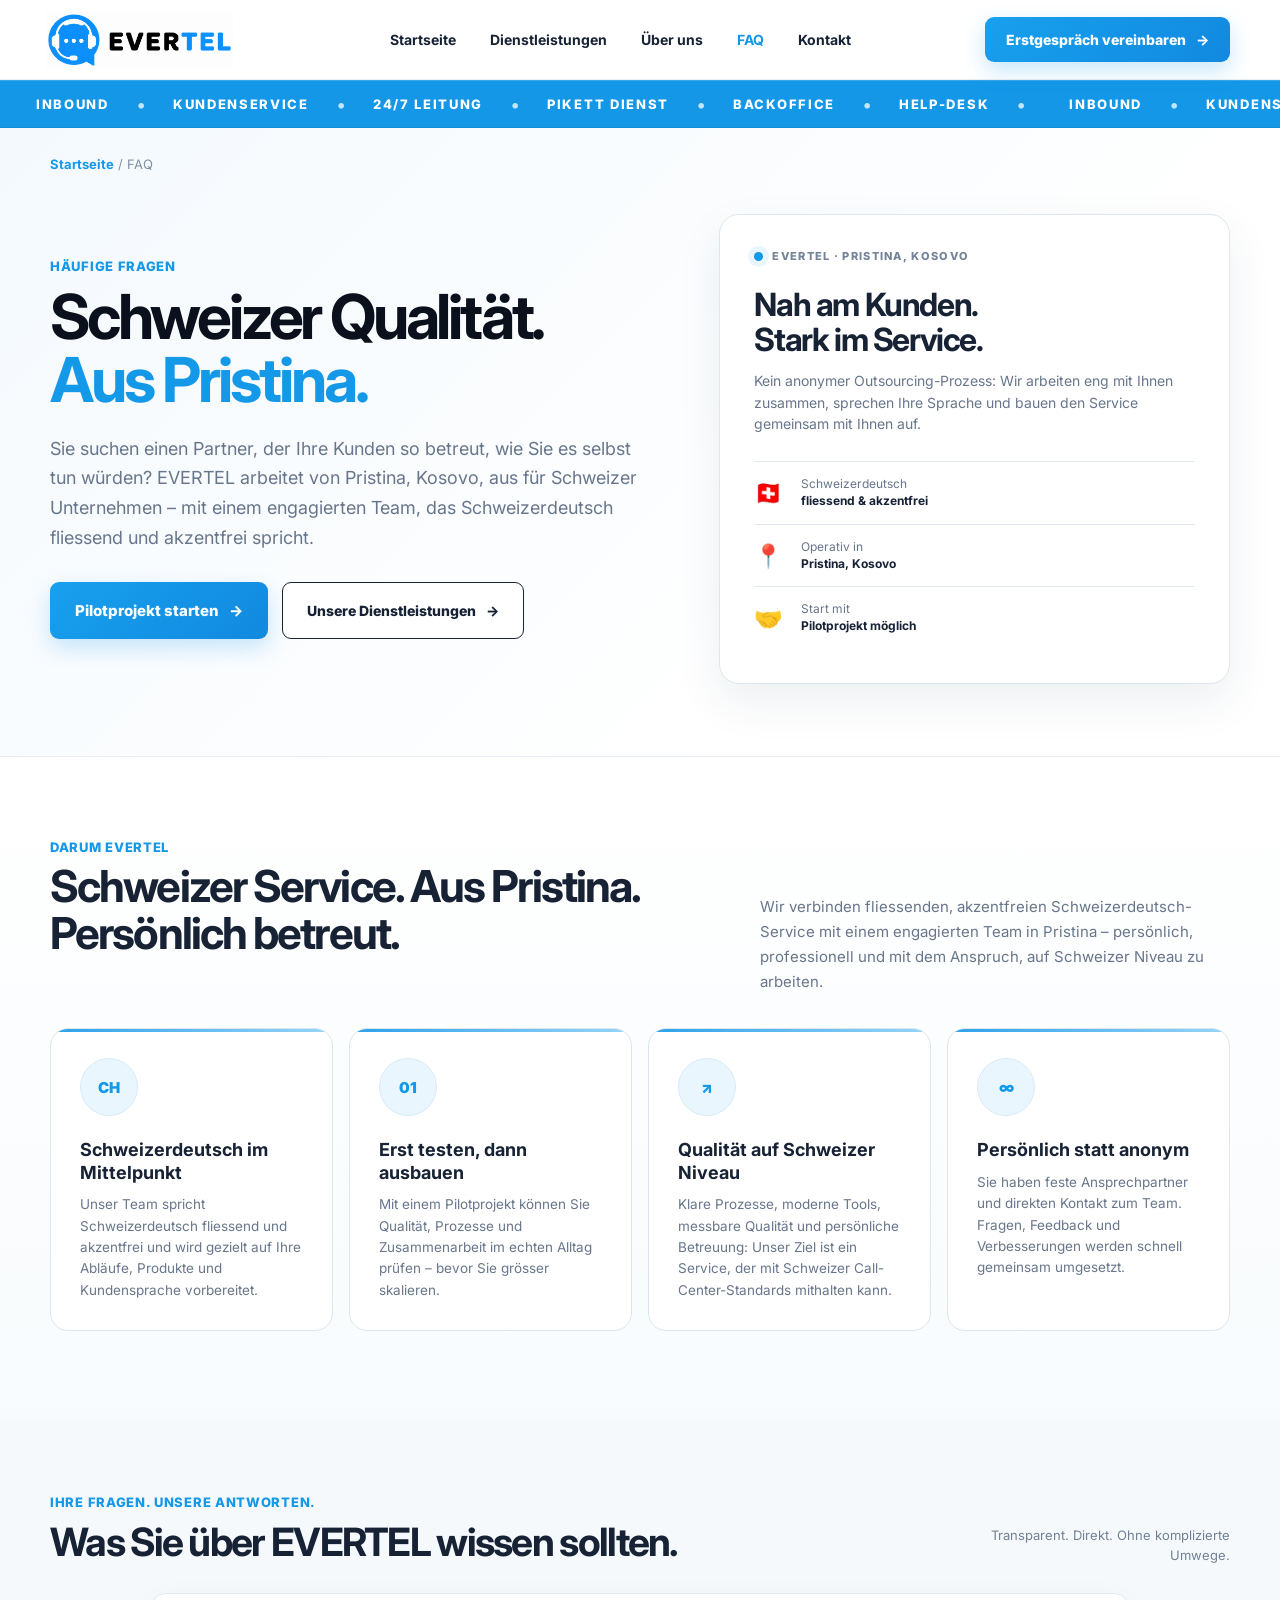
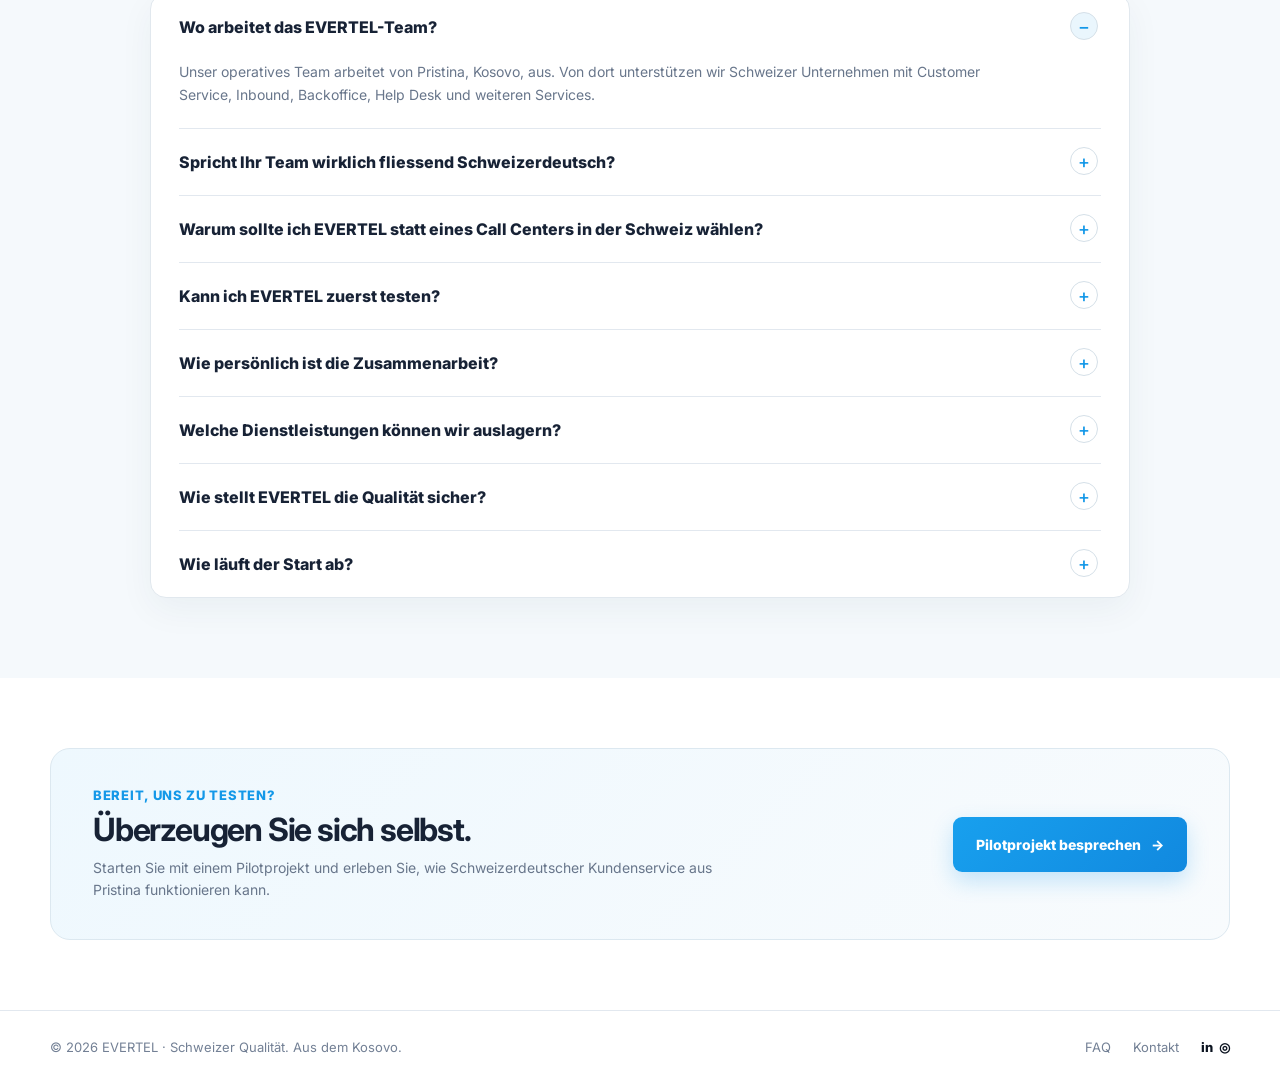
==== commit 94972322: "Add files via upload 27" ====
--- a/faq.html
+++ b/faq.html
@@ -29,7 +29,7 @@
 </div></section>
 
 <section class="faq-belief"><div class="container">
-  <div class="section-head faq-section-head"><div><div class="eyebrow">WARUM EVERTEL?</div><h2>Outsourcing, das sich nicht wie Outsourcing anfühlt.</h2></div><p>Unser Anspruch ist klar: Schweizer Unternehmen sollen keinen Qualitätsunterschied spüren – nur einen effizienteren Prozess und einen Partner, der wirklich erreichbar ist.</p></div>
+  <div class="section-head faq-section-head"><div><div class="eyebrow">DARUM EVERTEL</div><h2>Schweizer Service. Aus Pristina. Persönlich betreut.</h2></div><p>Wir verbinden fliessenden, akzentfreien Schweizerdeutsch-Service mit einem engagierten Team in Pristina – persönlich, professionell und mit dem Anspruch, auf Schweizer Niveau zu arbeiten.</p></div>
   <div class="faq-benefits">
     <article><div class="benefit-icon">CH</div><h3>Schweizerdeutsch im Mittelpunkt</h3><p>Unser Team spricht Schweizerdeutsch fliessend und akzentfrei und wird gezielt auf Ihre Abläufe, Produkte und Kundensprache vorbereitet.</p></article>
     <article><div class="benefit-icon">01</div><h3>Erst testen, dann ausbauen</h3><p>Mit einem Pilotprojekt können Sie Qualität, Prozesse und Zusammenarbeit im echten Alltag prüfen – bevor Sie grösser skalieren.</p></article>
--- a/style.css
+++ b/style.css
@@ -106,5 +106,5 @@
 @media(max-width:850px){.hero-actions{gap:12px}.hero-actions > .btn{min-width:0;width:auto;min-height:50px;padding:15px 18px;font-size:14px}.faq-link-main{font-size:14px;padding:15px 18px;min-height:50px;width:190px}.faq-link-services{margin:4px 0 22px auto;width:100%;max-width:310px}}
 
 /* EVERTEL FAQ redesign */
-.faq-page{background:#fff}.faq-hero{background:linear-gradient(135deg,#f4f9fd 0%,#fff 70%);padding:28px 0 72px;border-bottom:1px solid #e7edf3}.faq-hero .breadcrumb{margin-bottom:42px}.faq-hero-grid{display:grid;grid-template-columns:1.08fr .92fr;gap:70px;align-items:center}.faq-hero h1{font-size:62px;line-height:1.01;letter-spacing:-3.2px;margin:12px 0 22px;color:#0a111c}.faq-hero h1 span{color:var(--blue)}.faq-hero-lead{max-width:700px;color:var(--muted);font-size:18px;line-height:1.65;margin:0}.faq-actions{display:flex;gap:14px;align-items:center;margin-top:30px}.faq-primary{min-height:57px;padding:17px 25px;font-size:15px}.faq-outline{display:inline-flex;align-items:center;justify-content:center;gap:10px;min-height:57px;padding:16px 24px;border:1.5px solid #172235;border-radius:9px;background:#fff;color:#172235;font-weight:800;font-size:14px;transition:.2s}.faq-outline:hover{background:#172235;color:#fff;transform:translateY(-1px)}.faq-trust-panel{background:#fff;border:1px solid #dfe7ee;border-radius:20px;padding:34px;box-shadow:0 18px 45px rgba(18,49,78,.08)}.trust-top{display:flex;align-items:center;gap:9px;color:#758399;font-size:11px;font-weight:800;letter-spacing:1.3px}.trust-dot{width:9px;height:9px;background:var(--blue);border-radius:50%;box-shadow:0 0 0 6px #eaf6fd}.faq-trust-panel h2{font-size:32px;line-height:1.08;letter-spacing:-1.4px;margin:25px 0 13px}.faq-trust-panel>p{color:var(--muted);line-height:1.55;font-size:14px;margin:0}.trust-points{display:grid;gap:0;margin-top:26px;border-top:1px solid var(--line)}.trust-points>div{display:flex;gap:13px;align-items:center;padding:14px 0;border-bottom:1px solid var(--line)}.trust-points>div:last-child{border-bottom:0}.trust-points b{font-size:23px;width:34px}.trust-points span{font-size:12px;color:var(--muted);line-height:1.4}.trust-points strong{color:#172235}.faq-belief{padding:74px 0;background:#fff}.faq-section-head{margin-bottom:30px}.faq-section-head h2{max-width:650px;font-size:40px}.faq-section-head p{max-width:430px}.faq-benefits{display:grid;grid-template-columns:repeat(4,1fr);gap:15px}.faq-benefits article{border:1px solid var(--line);border-radius:15px;padding:27px;background:#fff;min-height:235px;transition:.2s}.faq-benefits article:hover{transform:translateY(-3px);box-shadow:var(--shadow)}.benefit-icon{width:54px;height:54px;border-radius:50%;background:#eaf6fd;color:var(--blue);display:grid;place-items:center;font-weight:900;font-size:15px;margin-bottom:22px}.faq-benefits h3{font-size:17px;line-height:1.25;margin:0 0 9px}.faq-benefits p{font-size:13px;color:var(--muted);line-height:1.55;margin:0}.faq-questions{background:#f5f9fc;padding:75px 0 80px}.faq-title-row{display:flex;justify-content:space-between;gap:50px;align-items:end;margin-bottom:28px}.faq-title-row h2{font-size:39px;letter-spacing:-1.7px;margin:8px 0 0}.faq-title-note{color:#718095;font-size:13px;max-width:250px;line-height:1.5;text-align:right}.faq-list{max-width:980px;margin:0 auto;background:#fff;border:1px solid #e1e8ee;border-radius:16px;padding:0 28px;box-shadow:0 12px 35px rgba(20,53,82,.05)}.faq-list details{border-bottom:1px solid var(--line);padding:0}.faq-list details:last-child{border-bottom:0}.faq-list summary{cursor:pointer;list-style:none;font-size:16px;font-weight:800;padding:23px 36px 23px 0;position:relative}.faq-list summary::-webkit-details-marker{display:none}.faq-list summary:after{content:'+';position:absolute;right:3px;top:18px;width:26px;height:26px;border:1px solid #d5e0e8;border-radius:50%;display:grid;place-items:center;color:var(--blue);font-size:18px;font-weight:500}.faq-list details[open] summary:after{content:'−';background:#eaf6fd}.faq-list p{color:var(--muted);line-height:1.65;font-size:14px;max-width:850px;margin:0 0 22px;padding-right:35px}.faq-cta{padding:70px 0}.faq-cta-box{display:flex;align-items:center;justify-content:space-between;gap:40px;background:linear-gradient(135deg,#eef8fe,#f8fbfd);border:1px solid #dce8f0;border-radius:20px;padding:38px 42px}.faq-cta-box h2{font-size:32px;letter-spacing:-1.2px;margin:7px 0 8px}.faq-cta-box p{color:var(--muted);font-size:14px;line-height:1.55;margin:0;max-width:620px}.faq-cta-box .btn{white-space:nowrap;min-height:55px;padding:16px 23px}
-@media(max-width:900px){.faq-hero-grid{grid-template-columns:1fr;gap:35px}.faq-benefits{grid-template-columns:1fr 1fr}.faq-title-row{display:block}.faq-title-note{text-align:left;margin-top:14px}.faq-cta-box{display:block}.faq-cta-box .btn{margin-top:24px}}@media(max-width:700px){.faq-hero{padding-bottom:52px}.faq-hero .breadcrumb{margin-bottom:28px}.faq-hero h1{font-size:46px;letter-spacing:-2.4px}.faq-hero-lead{font-size:16px}.faq-actions{flex-direction:column;align-items:stretch}.faq-actions a{width:100%;box-sizing:border-box}.faq-trust-panel{padding:25px}.faq-trust-panel h2{font-size:27px}.faq-section-head h2,.faq-title-row h2{font-size:32px}.faq-benefits{grid-template-columns:1fr}.faq-benefits article{min-height:auto}.faq-questions{padding:55px 0}.faq-list{padding:0 18px}.faq-list summary{font-size:15px;padding:21px 32px 21px 0}.faq-list p{font-size:13px}.faq-cta-box{padding:30px 25px}.faq-cta-box h2{font-size:28px}}
+.faq-page{background:#fff}.faq-hero{background:linear-gradient(135deg,#f4f9fd 0%,#fff 70%);padding:28px 0 72px;border-bottom:1px solid #e7edf3}.faq-hero .breadcrumb{margin-bottom:42px}.faq-hero-grid{display:grid;grid-template-columns:1.08fr .92fr;gap:70px;align-items:center}.faq-hero h1{font-size:62px;line-height:1.01;letter-spacing:-3.2px;margin:12px 0 22px;color:#0a111c}.faq-hero h1 span{color:var(--blue)}.faq-hero-lead{max-width:700px;color:var(--muted);font-size:18px;line-height:1.65;margin:0}.faq-actions{display:flex;gap:14px;align-items:center;margin-top:30px}.faq-primary{min-height:57px;padding:17px 25px;font-size:15px}.faq-outline{display:inline-flex;align-items:center;justify-content:center;gap:10px;min-height:57px;padding:16px 24px;border:1.5px solid #172235;border-radius:9px;background:#fff;color:#172235;font-weight:800;font-size:14px;transition:.2s}.faq-outline:hover{background:#172235;color:#fff;transform:translateY(-1px)}.faq-trust-panel{background:#fff;border:1px solid #dfe7ee;border-radius:20px;padding:34px;box-shadow:0 18px 45px rgba(18,49,78,.08)}.trust-top{display:flex;align-items:center;gap:9px;color:#758399;font-size:11px;font-weight:800;letter-spacing:1.3px}.trust-dot{width:9px;height:9px;background:var(--blue);border-radius:50%;box-shadow:0 0 0 6px #eaf6fd}.faq-trust-panel h2{font-size:32px;line-height:1.08;letter-spacing:-1.4px;margin:25px 0 13px}.faq-trust-panel>p{color:var(--muted);line-height:1.55;font-size:14px;margin:0}.trust-points{display:grid;gap:0;margin-top:26px;border-top:1px solid var(--line)}.trust-points>div{display:flex;gap:13px;align-items:center;padding:14px 0;border-bottom:1px solid var(--line)}.trust-points>div:last-child{border-bottom:0}.trust-points b{font-size:23px;width:34px}.trust-points span{font-size:12px;color:var(--muted);line-height:1.4}.trust-points strong{color:#172235}.faq-belief{padding:82px 0 88px;background:linear-gradient(180deg,#fff 0%,#f8fbfd 100%)}.faq-section-head{margin-bottom:34px;display:flex;justify-content:space-between;gap:55px;align-items:end}.faq-section-head h2{max-width:700px;font-size:44px;line-height:1.08;letter-spacing:-1.9px;margin-top:8px}.faq-section-head p{max-width:470px;font-size:15px;line-height:1.65}.faq-benefits{display:grid;grid-template-columns:repeat(4,1fr);gap:16px}.faq-benefits article{position:relative;overflow:hidden;border:1px solid #dce6ee;border-radius:18px;padding:29px;background:#fff;min-height:245px;transition:transform .2s,box-shadow .2s,border-color .2s}.faq-benefits article:before{content:'';position:absolute;left:0;right:0;top:0;height:3px;background:linear-gradient(90deg,#1597e8,#8bd0f7);opacity:.9}.faq-benefits article:hover{transform:translateY(-4px);box-shadow:0 18px 38px rgba(18,49,78,.10);border-color:#cbdbe7}.benefit-icon{width:58px;height:58px;border-radius:50%;background:#eaf6fd;color:var(--blue);display:grid;place-items:center;font-weight:900;font-size:15px;margin-bottom:23px;border:1px solid #d6ebf8}.faq-benefits h3{font-size:18px;line-height:1.25;margin:0 0 10px}.faq-benefits p{font-size:13.5px;color:var(--muted);line-height:1.58;margin:0}.faq-questions{background:#f5f9fc;padding:75px 0 80px}.faq-title-row{display:flex;justify-content:space-between;gap:50px;align-items:end;margin-bottom:28px}.faq-title-row h2{font-size:39px;letter-spacing:-1.7px;margin:8px 0 0}.faq-title-note{color:#718095;font-size:13px;max-width:250px;line-height:1.5;text-align:right}.faq-list{max-width:980px;margin:0 auto;background:#fff;border:1px solid #e1e8ee;border-radius:16px;padding:0 28px;box-shadow:0 12px 35px rgba(20,53,82,.05)}.faq-list details{border-bottom:1px solid var(--line);padding:0}.faq-list details:last-child{border-bottom:0}.faq-list summary{cursor:pointer;list-style:none;font-size:16px;font-weight:800;padding:23px 36px 23px 0;position:relative}.faq-list summary::-webkit-details-marker{display:none}.faq-list summary:after{content:'+';position:absolute;right:3px;top:18px;width:26px;height:26px;border:1px solid #d5e0e8;border-radius:50%;display:grid;place-items:center;color:var(--blue);font-size:18px;font-weight:500}.faq-list details[open] summary:after{content:'−';background:#eaf6fd}.faq-list p{color:var(--muted);line-height:1.65;font-size:14px;max-width:850px;margin:0 0 22px;padding-right:35px}.faq-cta{padding:70px 0}.faq-cta-box{display:flex;align-items:center;justify-content:space-between;gap:40px;background:linear-gradient(135deg,#eef8fe,#f8fbfd);border:1px solid #dce8f0;border-radius:20px;padding:38px 42px}.faq-cta-box h2{font-size:32px;letter-spacing:-1.2px;margin:7px 0 8px}.faq-cta-box p{color:var(--muted);font-size:14px;line-height:1.55;margin:0;max-width:620px}.faq-cta-box .btn{white-space:nowrap;min-height:55px;padding:16px 23px}
+@media(max-width:900px){.faq-hero-grid{grid-template-columns:1fr;gap:35px}.faq-section-head{display:block}.faq-benefits{grid-template-columns:1fr 1fr}.faq-title-row{display:block}.faq-title-note{text-align:left;margin-top:14px}.faq-cta-box{display:block}.faq-cta-box .btn{margin-top:24px}}@media(max-width:700px){.faq-hero{padding-bottom:52px}.faq-hero .breadcrumb{margin-bottom:28px}.faq-hero h1{font-size:46px;letter-spacing:-2.4px}.faq-hero-lead{font-size:16px}.faq-actions{flex-direction:column;align-items:stretch}.faq-actions a{width:100%;box-sizing:border-box}.faq-trust-panel{padding:25px}.faq-trust-panel h2{font-size:27px}.faq-section-head h2,.faq-title-row h2{font-size:32px}.faq-benefits{grid-template-columns:1fr}.faq-benefits article{min-height:auto}.faq-questions{padding:55px 0}.faq-list{padding:0 18px}.faq-list summary{font-size:15px;padding:21px 32px 21px 0}.faq-list p{font-size:13px}.faq-cta-box{padding:30px 25px}.faq-cta-box h2{font-size:28px}}
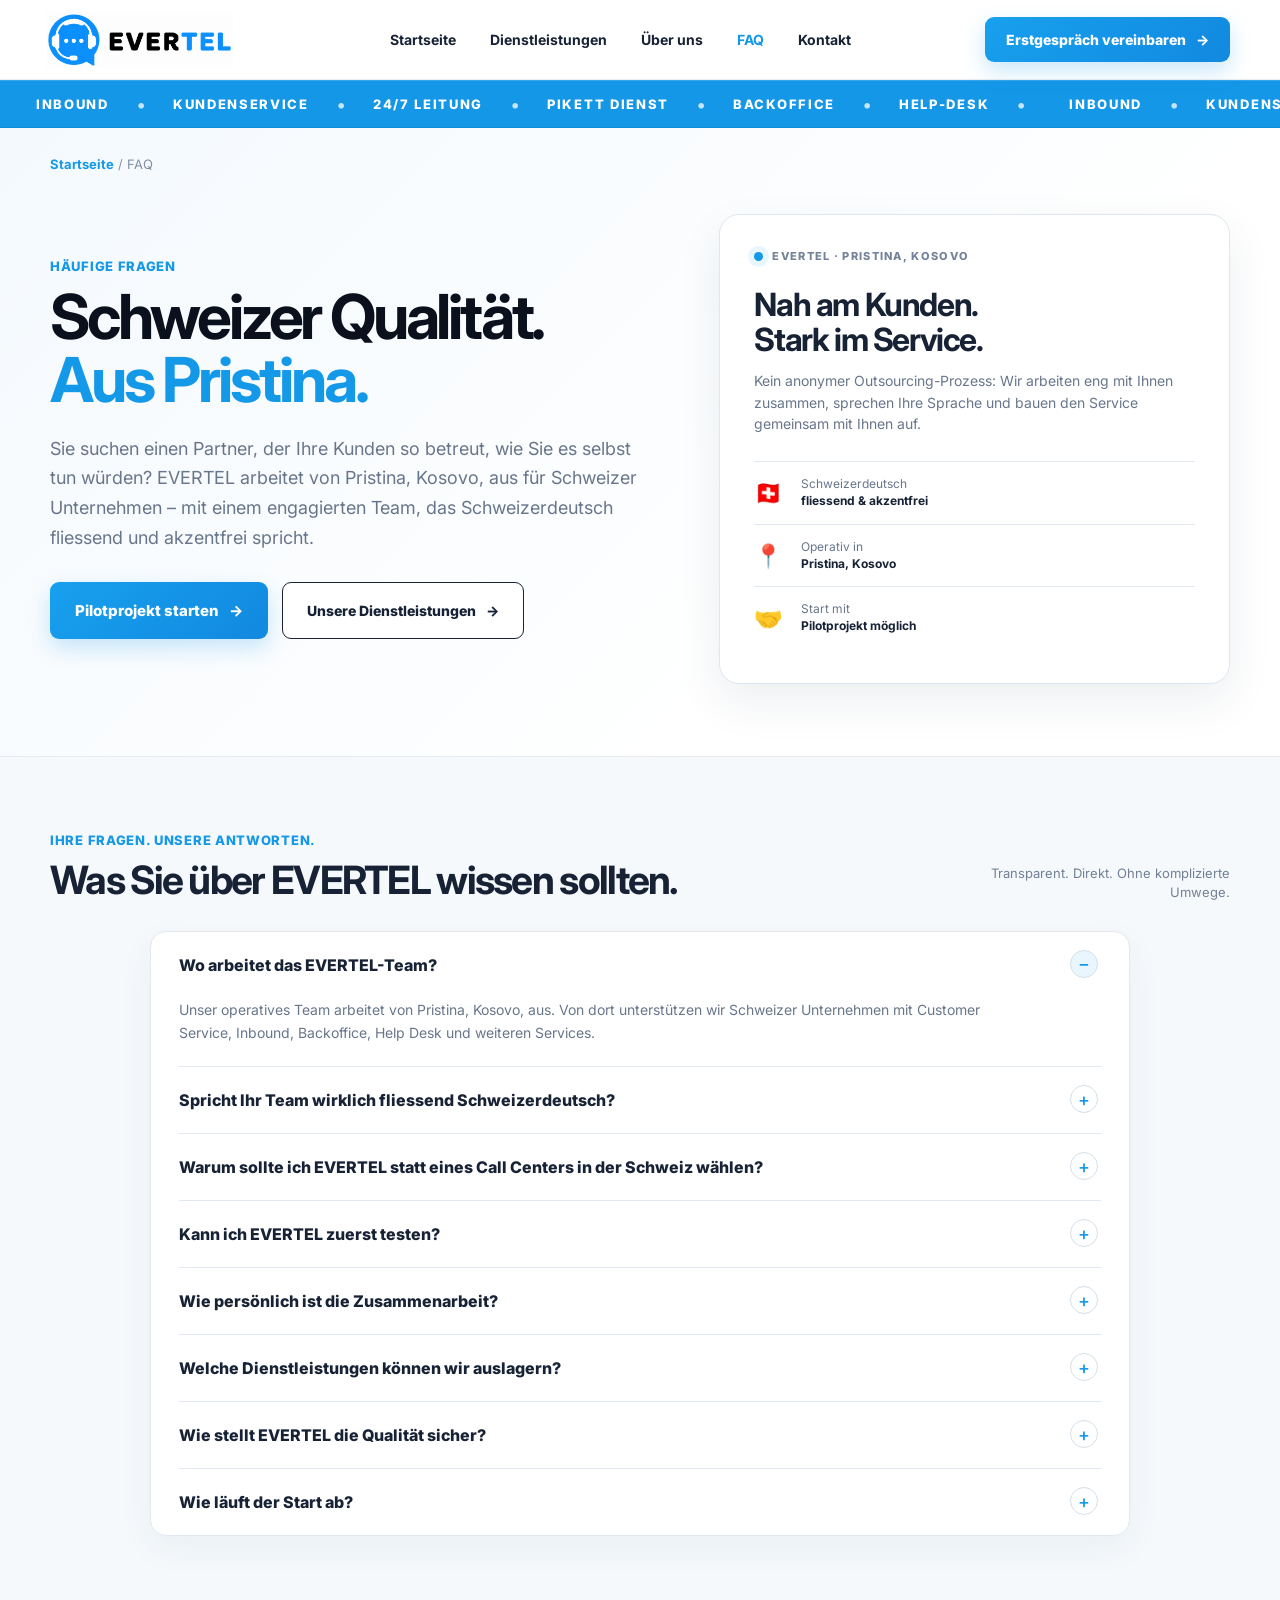
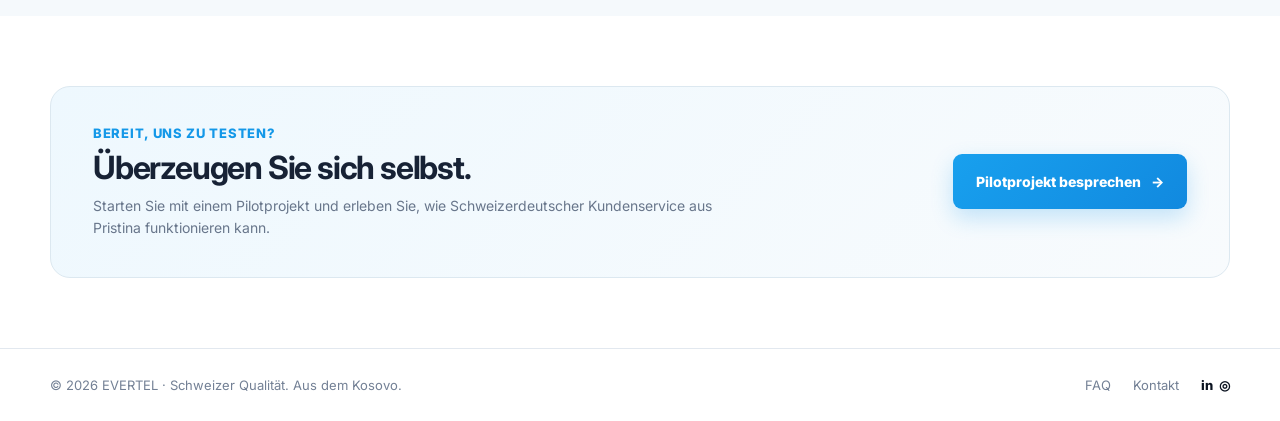
==== commit 5e9d3268: "Add files via upload 28" ====
--- a/faq.html
+++ b/faq.html
@@ -28,15 +28,7 @@
   </div>
 </div></section>
 
-<section class="faq-belief"><div class="container">
-  <div class="section-head faq-section-head"><div><div class="eyebrow">DARUM EVERTEL</div><h2>Schweizer Service. Aus Pristina. Persönlich betreut.</h2></div><p>Wir verbinden fliessenden, akzentfreien Schweizerdeutsch-Service mit einem engagierten Team in Pristina – persönlich, professionell und mit dem Anspruch, auf Schweizer Niveau zu arbeiten.</p></div>
-  <div class="faq-benefits">
-    <article><div class="benefit-icon">CH</div><h3>Schweizerdeutsch im Mittelpunkt</h3><p>Unser Team spricht Schweizerdeutsch fliessend und akzentfrei und wird gezielt auf Ihre Abläufe, Produkte und Kundensprache vorbereitet.</p></article>
-    <article><div class="benefit-icon">01</div><h3>Erst testen, dann ausbauen</h3><p>Mit einem Pilotprojekt können Sie Qualität, Prozesse und Zusammenarbeit im echten Alltag prüfen – bevor Sie grösser skalieren.</p></article>
-    <article><div class="benefit-icon">↗</div><h3>Qualität auf Schweizer Niveau</h3><p>Klare Prozesse, moderne Tools, messbare Qualität und persönliche Betreuung: Unser Ziel ist ein Service, der mit Schweizer Call-Center-Standards mithalten kann.</p></article>
-    <article><div class="benefit-icon">∞</div><h3>Persönlich statt anonym</h3><p>Sie haben feste Ansprechpartner und direkten Kontakt zum Team. Fragen, Feedback und Verbesserungen werden schnell gemeinsam umgesetzt.</p></article>
-  </div>
-</div></section>
+
 
 <section class="faq-questions"><div class="container">
   <div class="faq-title-row"><div><div class="eyebrow">IHRE FRAGEN. UNSERE ANTWORTEN.</div><h2>Was Sie über EVERTEL wissen sollten.</h2></div><div class="faq-title-note">Transparent. Direkt. Ohne komplizierte Umwege.</div></div>
--- a/style.css
+++ b/style.css
@@ -108,3 +108,19 @@
 /* EVERTEL FAQ redesign */
 .faq-page{background:#fff}.faq-hero{background:linear-gradient(135deg,#f4f9fd 0%,#fff 70%);padding:28px 0 72px;border-bottom:1px solid #e7edf3}.faq-hero .breadcrumb{margin-bottom:42px}.faq-hero-grid{display:grid;grid-template-columns:1.08fr .92fr;gap:70px;align-items:center}.faq-hero h1{font-size:62px;line-height:1.01;letter-spacing:-3.2px;margin:12px 0 22px;color:#0a111c}.faq-hero h1 span{color:var(--blue)}.faq-hero-lead{max-width:700px;color:var(--muted);font-size:18px;line-height:1.65;margin:0}.faq-actions{display:flex;gap:14px;align-items:center;margin-top:30px}.faq-primary{min-height:57px;padding:17px 25px;font-size:15px}.faq-outline{display:inline-flex;align-items:center;justify-content:center;gap:10px;min-height:57px;padding:16px 24px;border:1.5px solid #172235;border-radius:9px;background:#fff;color:#172235;font-weight:800;font-size:14px;transition:.2s}.faq-outline:hover{background:#172235;color:#fff;transform:translateY(-1px)}.faq-trust-panel{background:#fff;border:1px solid #dfe7ee;border-radius:20px;padding:34px;box-shadow:0 18px 45px rgba(18,49,78,.08)}.trust-top{display:flex;align-items:center;gap:9px;color:#758399;font-size:11px;font-weight:800;letter-spacing:1.3px}.trust-dot{width:9px;height:9px;background:var(--blue);border-radius:50%;box-shadow:0 0 0 6px #eaf6fd}.faq-trust-panel h2{font-size:32px;line-height:1.08;letter-spacing:-1.4px;margin:25px 0 13px}.faq-trust-panel>p{color:var(--muted);line-height:1.55;font-size:14px;margin:0}.trust-points{display:grid;gap:0;margin-top:26px;border-top:1px solid var(--line)}.trust-points>div{display:flex;gap:13px;align-items:center;padding:14px 0;border-bottom:1px solid var(--line)}.trust-points>div:last-child{border-bottom:0}.trust-points b{font-size:23px;width:34px}.trust-points span{font-size:12px;color:var(--muted);line-height:1.4}.trust-points strong{color:#172235}.faq-belief{padding:82px 0 88px;background:linear-gradient(180deg,#fff 0%,#f8fbfd 100%)}.faq-section-head{margin-bottom:34px;display:flex;justify-content:space-between;gap:55px;align-items:end}.faq-section-head h2{max-width:700px;font-size:44px;line-height:1.08;letter-spacing:-1.9px;margin-top:8px}.faq-section-head p{max-width:470px;font-size:15px;line-height:1.65}.faq-benefits{display:grid;grid-template-columns:repeat(4,1fr);gap:16px}.faq-benefits article{position:relative;overflow:hidden;border:1px solid #dce6ee;border-radius:18px;padding:29px;background:#fff;min-height:245px;transition:transform .2s,box-shadow .2s,border-color .2s}.faq-benefits article:before{content:'';position:absolute;left:0;right:0;top:0;height:3px;background:linear-gradient(90deg,#1597e8,#8bd0f7);opacity:.9}.faq-benefits article:hover{transform:translateY(-4px);box-shadow:0 18px 38px rgba(18,49,78,.10);border-color:#cbdbe7}.benefit-icon{width:58px;height:58px;border-radius:50%;background:#eaf6fd;color:var(--blue);display:grid;place-items:center;font-weight:900;font-size:15px;margin-bottom:23px;border:1px solid #d6ebf8}.faq-benefits h3{font-size:18px;line-height:1.25;margin:0 0 10px}.faq-benefits p{font-size:13.5px;color:var(--muted);line-height:1.58;margin:0}.faq-questions{background:#f5f9fc;padding:75px 0 80px}.faq-title-row{display:flex;justify-content:space-between;gap:50px;align-items:end;margin-bottom:28px}.faq-title-row h2{font-size:39px;letter-spacing:-1.7px;margin:8px 0 0}.faq-title-note{color:#718095;font-size:13px;max-width:250px;line-height:1.5;text-align:right}.faq-list{max-width:980px;margin:0 auto;background:#fff;border:1px solid #e1e8ee;border-radius:16px;padding:0 28px;box-shadow:0 12px 35px rgba(20,53,82,.05)}.faq-list details{border-bottom:1px solid var(--line);padding:0}.faq-list details:last-child{border-bottom:0}.faq-list summary{cursor:pointer;list-style:none;font-size:16px;font-weight:800;padding:23px 36px 23px 0;position:relative}.faq-list summary::-webkit-details-marker{display:none}.faq-list summary:after{content:'+';position:absolute;right:3px;top:18px;width:26px;height:26px;border:1px solid #d5e0e8;border-radius:50%;display:grid;place-items:center;color:var(--blue);font-size:18px;font-weight:500}.faq-list details[open] summary:after{content:'−';background:#eaf6fd}.faq-list p{color:var(--muted);line-height:1.65;font-size:14px;max-width:850px;margin:0 0 22px;padding-right:35px}.faq-cta{padding:70px 0}.faq-cta-box{display:flex;align-items:center;justify-content:space-between;gap:40px;background:linear-gradient(135deg,#eef8fe,#f8fbfd);border:1px solid #dce8f0;border-radius:20px;padding:38px 42px}.faq-cta-box h2{font-size:32px;letter-spacing:-1.2px;margin:7px 0 8px}.faq-cta-box p{color:var(--muted);font-size:14px;line-height:1.55;margin:0;max-width:620px}.faq-cta-box .btn{white-space:nowrap;min-height:55px;padding:16px 23px}
 @media(max-width:900px){.faq-hero-grid{grid-template-columns:1fr;gap:35px}.faq-section-head{display:block}.faq-benefits{grid-template-columns:1fr 1fr}.faq-title-row{display:block}.faq-title-note{text-align:left;margin-top:14px}.faq-cta-box{display:block}.faq-cta-box .btn{margin-top:24px}}@media(max-width:700px){.faq-hero{padding-bottom:52px}.faq-hero .breadcrumb{margin-bottom:28px}.faq-hero h1{font-size:46px;letter-spacing:-2.4px}.faq-hero-lead{font-size:16px}.faq-actions{flex-direction:column;align-items:stretch}.faq-actions a{width:100%;box-sizing:border-box}.faq-trust-panel{padding:25px}.faq-trust-panel h2{font-size:27px}.faq-section-head h2,.faq-title-row h2{font-size:32px}.faq-benefits{grid-template-columns:1fr}.faq-benefits article{min-height:auto}.faq-questions{padding:55px 0}.faq-list{padding:0 18px}.faq-list summary{font-size:15px;padding:21px 32px 21px 0}.faq-list p{font-size:13px}.faq-cta-box{padding:30px 25px}.faq-cta-box h2{font-size:28px}}
+
+
+/* Homepage: premium Darum EVERTEL section */
+.darum-section{padding-top:78px;padding-bottom:82px;background:linear-gradient(180deg,#fff 0%,#f8fbfd 100%)}
+.darum-intro{display:grid;grid-template-columns:1.05fr .95fr;gap:70px;align-items:end;margin-bottom:34px}
+.darum-intro h2{font-size:46px;line-height:1.06;letter-spacing:-2.2px;margin:8px 0 0;color:#0a111c}
+.darum-intro h2 span{color:#1597e8}
+.darum-copy{max-width:500px}
+.darum-copy>p{font-size:16px;line-height:1.65;color:var(--muted);margin:0 0 18px}
+.darum-proof{display:flex;flex-wrap:wrap;gap:8px}
+.darum-proof span{display:inline-flex;align-items:center;padding:9px 12px;border:1px solid #dce8f0;border-radius:999px;background:#fff;color:#334155;font-size:12px;font-weight:800;box-shadow:0 5px 18px rgba(20,53,82,.05)}
+.darum-section .features{gap:16px}
+.darum-section .feature{min-height:205px;border-radius:18px;padding:27px;background:rgba(255,255,255,.98);box-shadow:0 7px 24px rgba(20,53,82,.045)}
+.darum-section .feature:hover{box-shadow:0 18px 38px rgba(20,53,82,.10);border-color:#cfe2ef}
+.darum-section .ico{border:1px solid #d8edf9}
+@media(max-width:850px){.darum-section{padding:58px 0}.darum-intro{grid-template-columns:1fr;gap:16px}.darum-intro h2{font-size:36px;letter-spacing:-1.5px}.darum-copy>p{font-size:15px}.darum-section .feature{min-height:auto}}
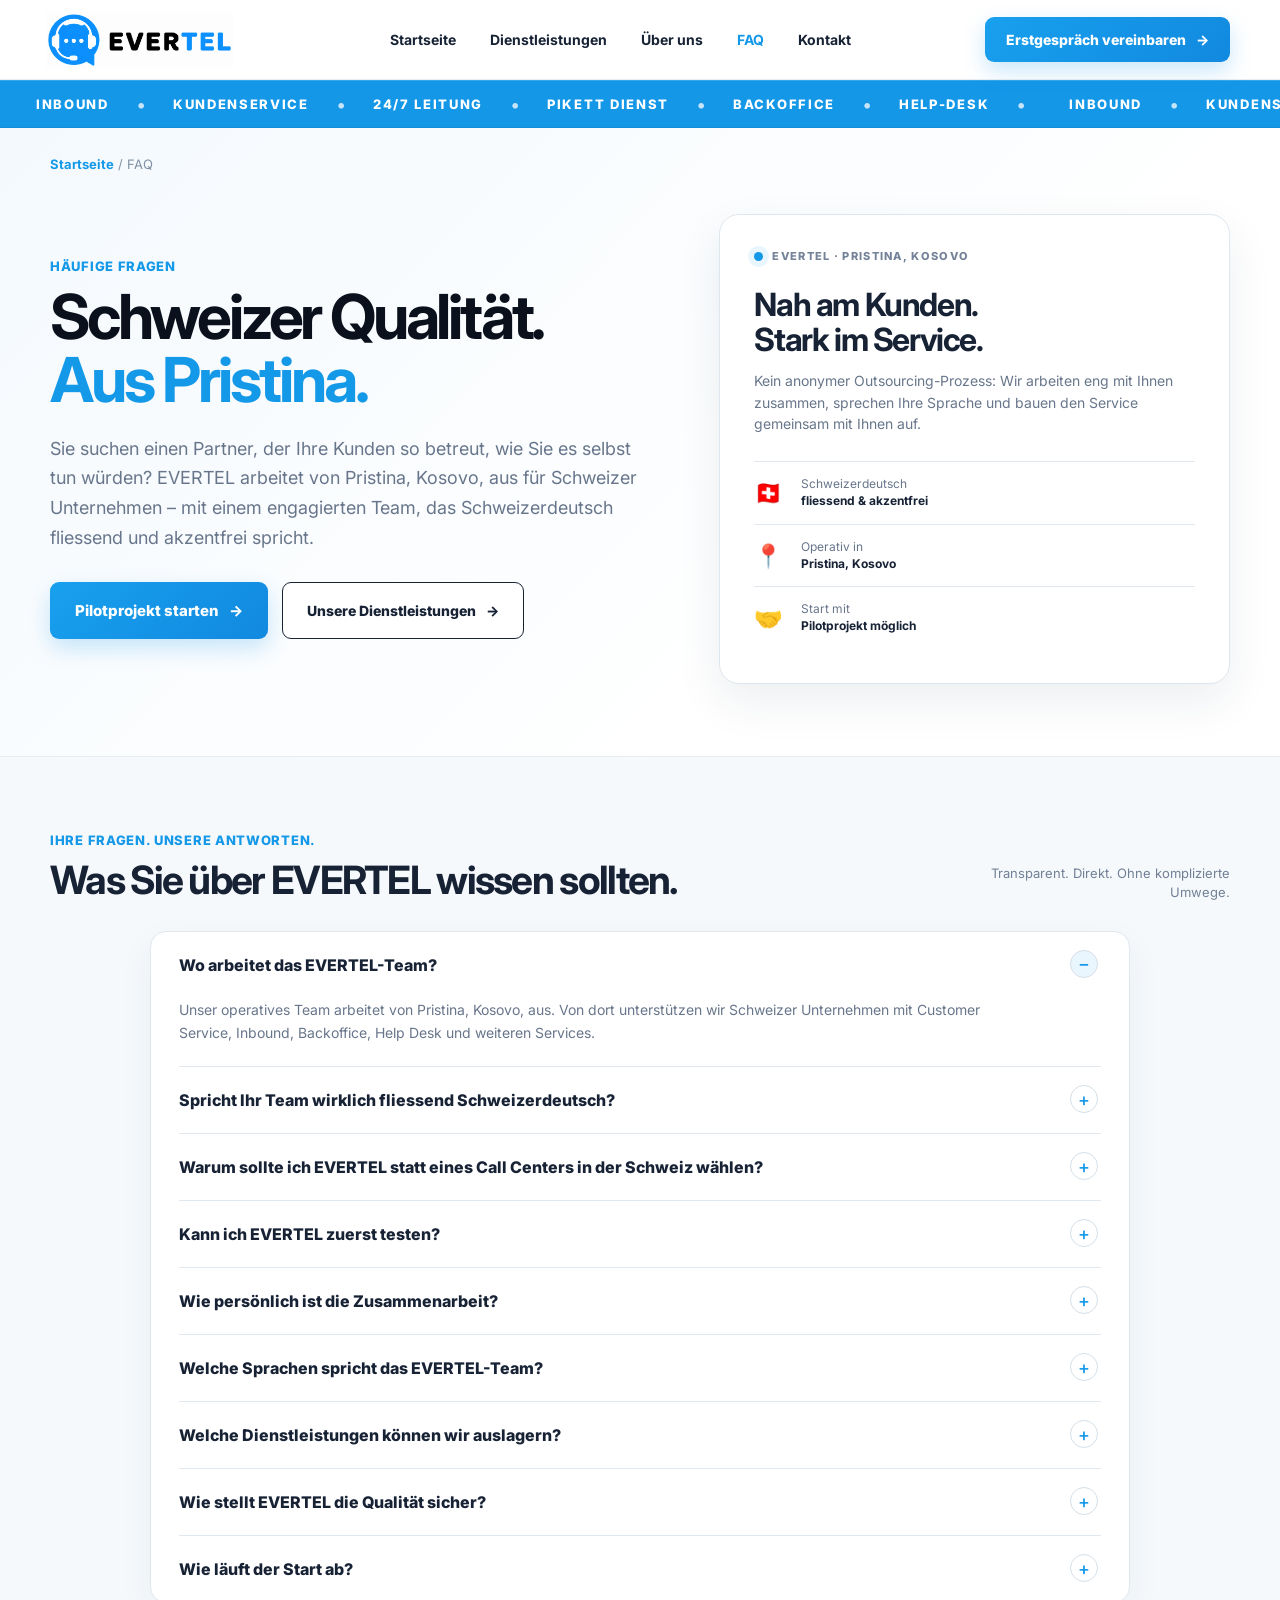
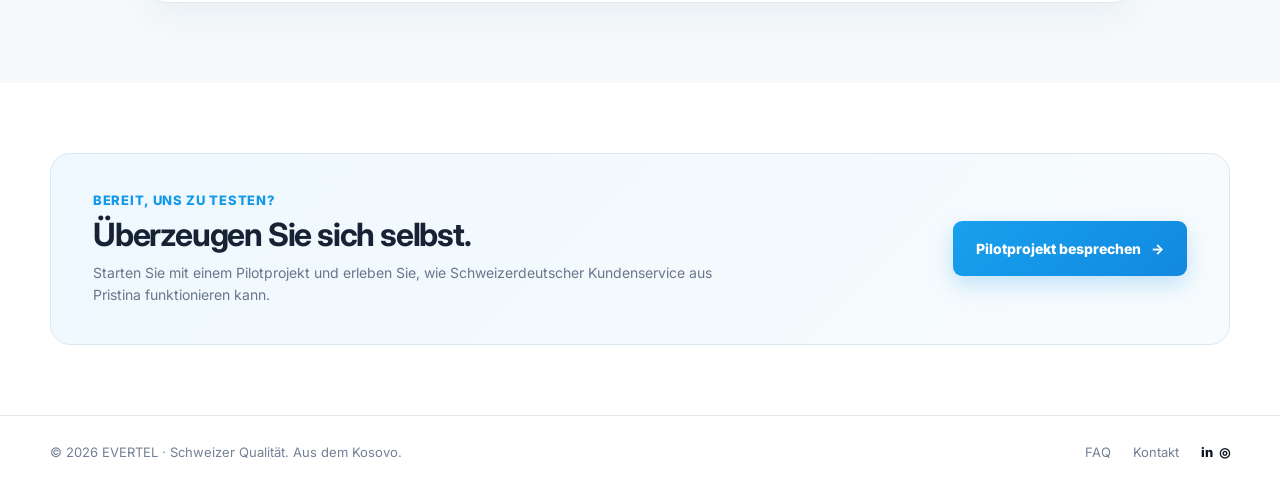
==== commit a3c98563: "Add files via upload 29" ====
--- a/faq.html
+++ b/faq.html
@@ -38,6 +38,7 @@
     <details><summary>Warum sollte ich EVERTEL statt eines Call Centers in der Schweiz wählen?</summary><p>Weil Sie bei uns Schweizer Serviceanspruch mit einem effizienten Standortmodell verbinden. Unser Ziel ist nicht „billiger um jeden Preis“, sondern professionelle Qualität, klare Prozesse, persönliche Betreuung und ein Preis-Leistungs-Verhältnis, das für Schweizer Unternehmen attraktiv ist.</p></details>
     <details><summary>Kann ich EVERTEL zuerst testen?</summary><p>Absolut. Wir können ein klar abgegrenztes Pilotprojekt definieren, zum Beispiel für einen bestimmten Service, ein bestimmtes Anrufvolumen oder einen begrenzten Zeitraum. So können Sie unsere Qualität kennenlernen, bevor Sie sich langfristig binden.</p></details>
     <details><summary>Wie persönlich ist die Zusammenarbeit?</summary><p>Sehr persönlich. Wir möchten kein anonymer externer Dienstleister sein. Sie erhalten feste Ansprechpartner, kurze Kommunikationswege und regelmässiges Feedback – damit wir gemeinsam besser werden und schnell reagieren können.</p></details>
+    <details><summary>Welche Sprachen spricht das EVERTEL-Team?</summary><p>Unser Team arbeitet auf <strong>Schweizerdeutsch, Französisch, Italienisch und Englisch</strong>. Besonders im Schweizerdeutsch legen wir grossen Wert auf fliessende und akzentfreie Kommunikation.</p></details>
     <details><summary>Welche Dienstleistungen können wir auslagern?</summary><p>Unter anderem Inbound, Customer Service, 24/7-Leitung, Pikett-Dienst, Backoffice und Help Desk. Umfang, Servicezeiten und Prozesse werden individuell auf Ihr Unternehmen abgestimmt.</p></details>
     <details><summary>Wie stellt EVERTEL die Qualität sicher?</summary><p>Wir arbeiten mit definierten Prozessen, Schulungen, Qualitätskontrollen und regelmässigem Feedback. Vor dem Start eines Projekts legen wir gemeinsam fest, was gute Qualität für Ihr Unternehmen konkret bedeutet.</p></details>
     <details><summary>Wie läuft der Start ab?</summary><p>Wir beginnen mit einem unverbindlichen Gespräch, verstehen Ihren Bedarf und definieren danach einen passenden Pilot. Anschliessend werden Prozesse, Systeme, Schulung und Qualitätskriterien vorbereitet – erst dann geht das Team live.</p></details>
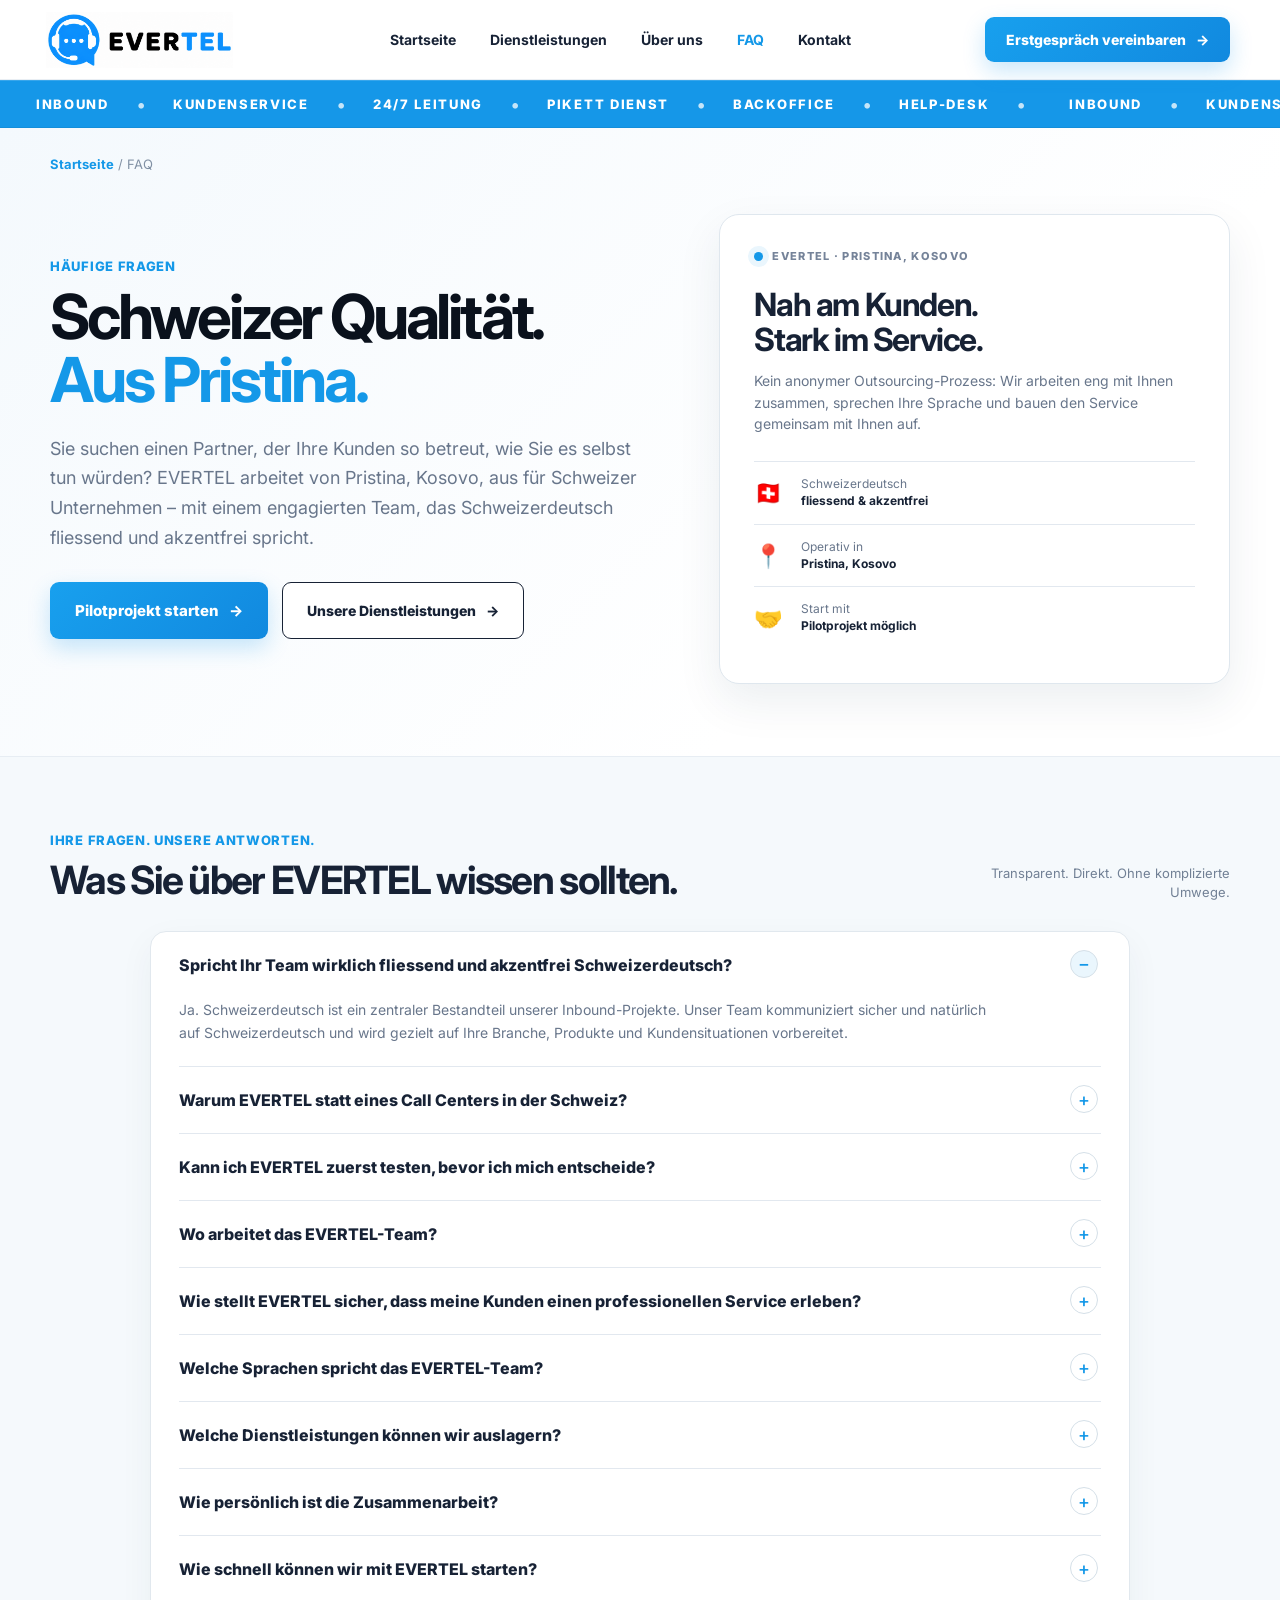
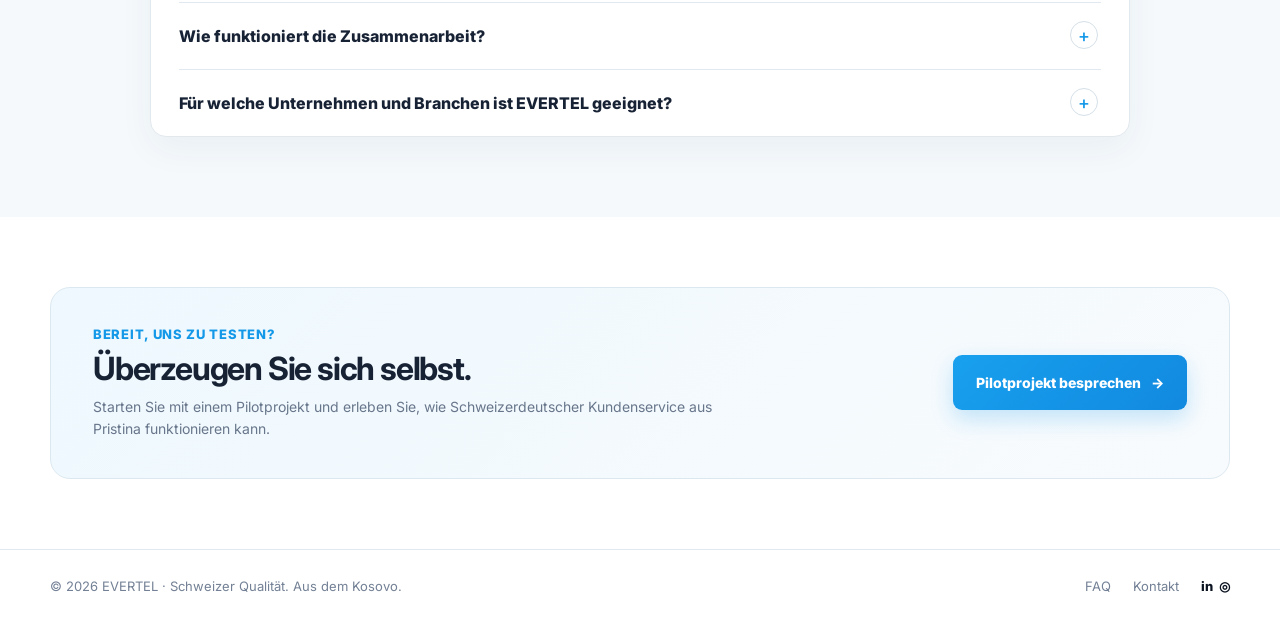
==== commit 0670568a: "Add files via upload 34" ====
--- a/faq.html
+++ b/faq.html
@@ -33,15 +33,17 @@
 <section class="faq-questions"><div class="container">
   <div class="faq-title-row"><div><div class="eyebrow">IHRE FRAGEN. UNSERE ANTWORTEN.</div><h2>Was Sie über EVERTEL wissen sollten.</h2></div><div class="faq-title-note">Transparent. Direkt. Ohne komplizierte Umwege.</div></div>
   <div class="faq-list">
-    <details open><summary>Wo arbeitet das EVERTEL-Team?</summary><p>Unser operatives Team arbeitet von Pristina, Kosovo, aus. Von dort unterstützen wir Schweizer Unternehmen mit Customer Service, Inbound, Backoffice, Help Desk und weiteren Services.</p></details>
-    <details><summary>Spricht Ihr Team wirklich fliessend Schweizerdeutsch?</summary><p>Ja. Schweizerdeutsch ist für unsere Inbound-Projekte ein zentraler Schwerpunkt. Unsere Mitarbeitenden sprechen Schweizerdeutsch fliessend und akzentfrei und werden zusätzlich auf Ihre Branche, Produkte und Gesprächsführung geschult.</p></details>
-    <details><summary>Warum sollte ich EVERTEL statt eines Call Centers in der Schweiz wählen?</summary><p>Weil Sie bei uns Schweizer Serviceanspruch mit einem effizienten Standortmodell verbinden. Unser Ziel ist nicht „billiger um jeden Preis“, sondern professionelle Qualität, klare Prozesse, persönliche Betreuung und ein Preis-Leistungs-Verhältnis, das für Schweizer Unternehmen attraktiv ist.</p></details>
-    <details><summary>Kann ich EVERTEL zuerst testen?</summary><p>Absolut. Wir können ein klar abgegrenztes Pilotprojekt definieren, zum Beispiel für einen bestimmten Service, ein bestimmtes Anrufvolumen oder einen begrenzten Zeitraum. So können Sie unsere Qualität kennenlernen, bevor Sie sich langfristig binden.</p></details>
-    <details><summary>Wie persönlich ist die Zusammenarbeit?</summary><p>Sehr persönlich. Wir möchten kein anonymer externer Dienstleister sein. Sie erhalten feste Ansprechpartner, kurze Kommunikationswege und regelmässiges Feedback – damit wir gemeinsam besser werden und schnell reagieren können.</p></details>
-    <details><summary>Welche Sprachen spricht das EVERTEL-Team?</summary><p>Unser Team arbeitet auf <strong>Schweizerdeutsch, Französisch, Italienisch und Englisch</strong>. Besonders im Schweizerdeutsch legen wir grossen Wert auf fliessende und akzentfreie Kommunikation.</p></details>
-    <details><summary>Welche Dienstleistungen können wir auslagern?</summary><p>Unter anderem Inbound, Customer Service, 24/7-Leitung, Pikett-Dienst, Backoffice und Help Desk. Umfang, Servicezeiten und Prozesse werden individuell auf Ihr Unternehmen abgestimmt.</p></details>
-    <details><summary>Wie stellt EVERTEL die Qualität sicher?</summary><p>Wir arbeiten mit definierten Prozessen, Schulungen, Qualitätskontrollen und regelmässigem Feedback. Vor dem Start eines Projekts legen wir gemeinsam fest, was gute Qualität für Ihr Unternehmen konkret bedeutet.</p></details>
-    <details><summary>Wie läuft der Start ab?</summary><p>Wir beginnen mit einem unverbindlichen Gespräch, verstehen Ihren Bedarf und definieren danach einen passenden Pilot. Anschliessend werden Prozesse, Systeme, Schulung und Qualitätskriterien vorbereitet – erst dann geht das Team live.</p></details>
+    <details open><summary>Spricht Ihr Team wirklich fliessend und akzentfrei Schweizerdeutsch?</summary><p>Ja. Schweizerdeutsch ist ein zentraler Bestandteil unserer Inbound-Projekte. Unser Team kommuniziert sicher und natürlich auf Schweizerdeutsch und wird gezielt auf Ihre Branche, Produkte und Kundensituationen vorbereitet.</p></details>
+    <details><summary>Warum EVERTEL statt eines Call Centers in der Schweiz?</summary><p>Weil Sie bei EVERTEL Schweizer Serviceanspruch mit einem effizienten Standortmodell verbinden. Sie erhalten professionelle Betreuung, persönliche Ansprechpartner und klare Prozesse – zu attraktiven Konditionen.</p></details>
+    <details><summary>Kann ich EVERTEL zuerst testen, bevor ich mich entscheide?</summary><p>Ja – und genau das empfehlen wir. Starten Sie mit einem klar definierten Pilotprojekt und erleben Sie unsere Qualität im echten Kundenkontakt, bevor Sie langfristig skalieren.</p></details>
+    <details><summary>Wo arbeitet das EVERTEL-Team?</summary><p>Unser operatives Team arbeitet von <strong>Pristina, Kosovo</strong>, aus und betreut Schweizer Unternehmen. Wir arbeiten eng mit unseren Kunden zusammen und richten unsere Abläufe gezielt auf deren Anforderungen aus.</p></details>
+    <details><summary>Wie stellt EVERTEL sicher, dass meine Kunden einen professionellen Service erleben?</summary><p>Mit strukturierten Schulungen, klaren Prozessen, definierten Gesprächsstandards und regelmässigem Feedback. Unser Ziel ist einfach: Ihre Kunden sollen einen professionellen Service erleben – unabhängig davon, wo unser Team sitzt.</p></details>
+    <details><summary>Welche Sprachen spricht das EVERTEL-Team?</summary><p>Unser Team arbeitet auf <strong>Schweizerdeutsch, Französisch, Italienisch und Englisch</strong>. Besonders beim Schweizerdeutsch legen wir grossen Wert auf eine fliessende und natürliche Kommunikation.</p></details>
+    <details><summary>Welche Dienstleistungen können wir auslagern?</summary><p>Unter anderem <strong>Inbound, Customer Service, 24/7-Leitung, Pikett-Dienst, Backoffice und Help Desk</strong>. Umfang, Servicezeiten und Prozesse stimmen wir individuell auf Ihr Unternehmen ab.</p></details>
+    <details><summary>Wie persönlich ist die Zusammenarbeit?</summary><p>Sehr persönlich. Sie erhalten feste Ansprechpartner und kurze Kommunikationswege. Wir möchten nicht einfach ein externer Dienstleister sein, sondern ein verlässlicher Partner an Ihrer Seite.</p></details>
+    <details><summary>Wie schnell können wir mit EVERTEL starten?</summary><p>Nach einem ersten Gespräch klären wir Ihren Bedarf, definieren den passenden Umfang und bereiten unser Team gezielt auf Ihr Unternehmen vor. Anschliessend starten wir Schritt für Schritt – auf Wunsch zunächst als Pilot.</p></details>
+    <details><summary>Wie funktioniert die Zusammenarbeit?</summary><p>Sie bestimmen, welche Aufgaben wir übernehmen. Wir kümmern uns um die operative Umsetzung, Qualität und laufende Kommunikation – transparent und abgestimmt auf Ihre Prozesse.</p></details>
+    <details><summary>Für welche Unternehmen und Branchen ist EVERTEL geeignet?</summary><p>Besonders für Schweizer Unternehmen in <strong>Facility Management &amp; Gebäudedienstleistungen, Immobilien &amp; Immobilienverwaltung, Handwerk &amp; technische Dienstleistungen, Gesundheit &amp; medizinische Dienstleistungen sowie Automotive &amp; Mobilität</strong>. Ob einzelne Aufgaben, bestimmte Servicezeiten oder ein komplettes Kundenservice-Team – wir passen unsere Lösung an Ihre Abläufe an.</p></details>
   </div>
 </div></section>
 
--- a/style.css
+++ b/style.css
@@ -111,16 +111,16 @@
 
 
 /* Homepage: premium Darum EVERTEL section */
-.darum-section{padding-top:78px;padding-bottom:82px;background:linear-gradient(180deg,#fff 0%,#f8fbfd 100%)}
-.darum-intro{display:grid;grid-template-columns:1.05fr .95fr;gap:70px;align-items:end;margin-bottom:34px}
 .darum-intro h2{font-size:46px;line-height:1.06;letter-spacing:-2.2px;margin:8px 0 0;color:#0a111c}
 .darum-intro h2 span{color:#1597e8}
-.darum-copy{max-width:500px}
 .darum-copy>p{font-size:16px;line-height:1.65;color:var(--muted);margin:0 0 18px}
-.darum-proof{display:flex;flex-wrap:wrap;gap:8px}
-.darum-proof span{display:inline-flex;align-items:center;padding:9px 12px;border:1px solid #dce8f0;border-radius:999px;background:#fff;color:#334155;font-size:12px;font-weight:800;box-shadow:0 5px 18px rgba(20,53,82,.05)}
 .darum-section .features{gap:16px}
 .darum-section .feature{min-height:205px;border-radius:18px;padding:27px;background:rgba(255,255,255,.98);box-shadow:0 7px 24px rgba(20,53,82,.045)}
 .darum-section .feature:hover{box-shadow:0 18px 38px rgba(20,53,82,.10);border-color:#cfe2ef}
 .darum-section .ico{border:1px solid #d8edf9}
-@media(max-width:850px){.darum-section{padding:58px 0}.darum-intro{grid-template-columns:1fr;gap:16px}.darum-intro h2{font-size:36px;letter-spacing:-1.5px}.darum-copy>p{font-size:15px}.darum-section .feature{min-height:auto}}
+@media(max-width:850px){.darum-intro h2{font-size:36px;letter-spacing:-1.5px}.darum-copy>p{font-size:15px}.darum-section .feature{min-height:auto}}
+/* Homepage trust-focused Darum section */
+.darum-copy>p+p{margin-top:-8px}
+.darum-section .feature h3{font-size:17px;line-height:1.28}
+.darum-section .feature p{font-size:14px;line-height:1.5}
+@media(max-width:850px){.darum-copy>p+p{margin-top:-4px}}
